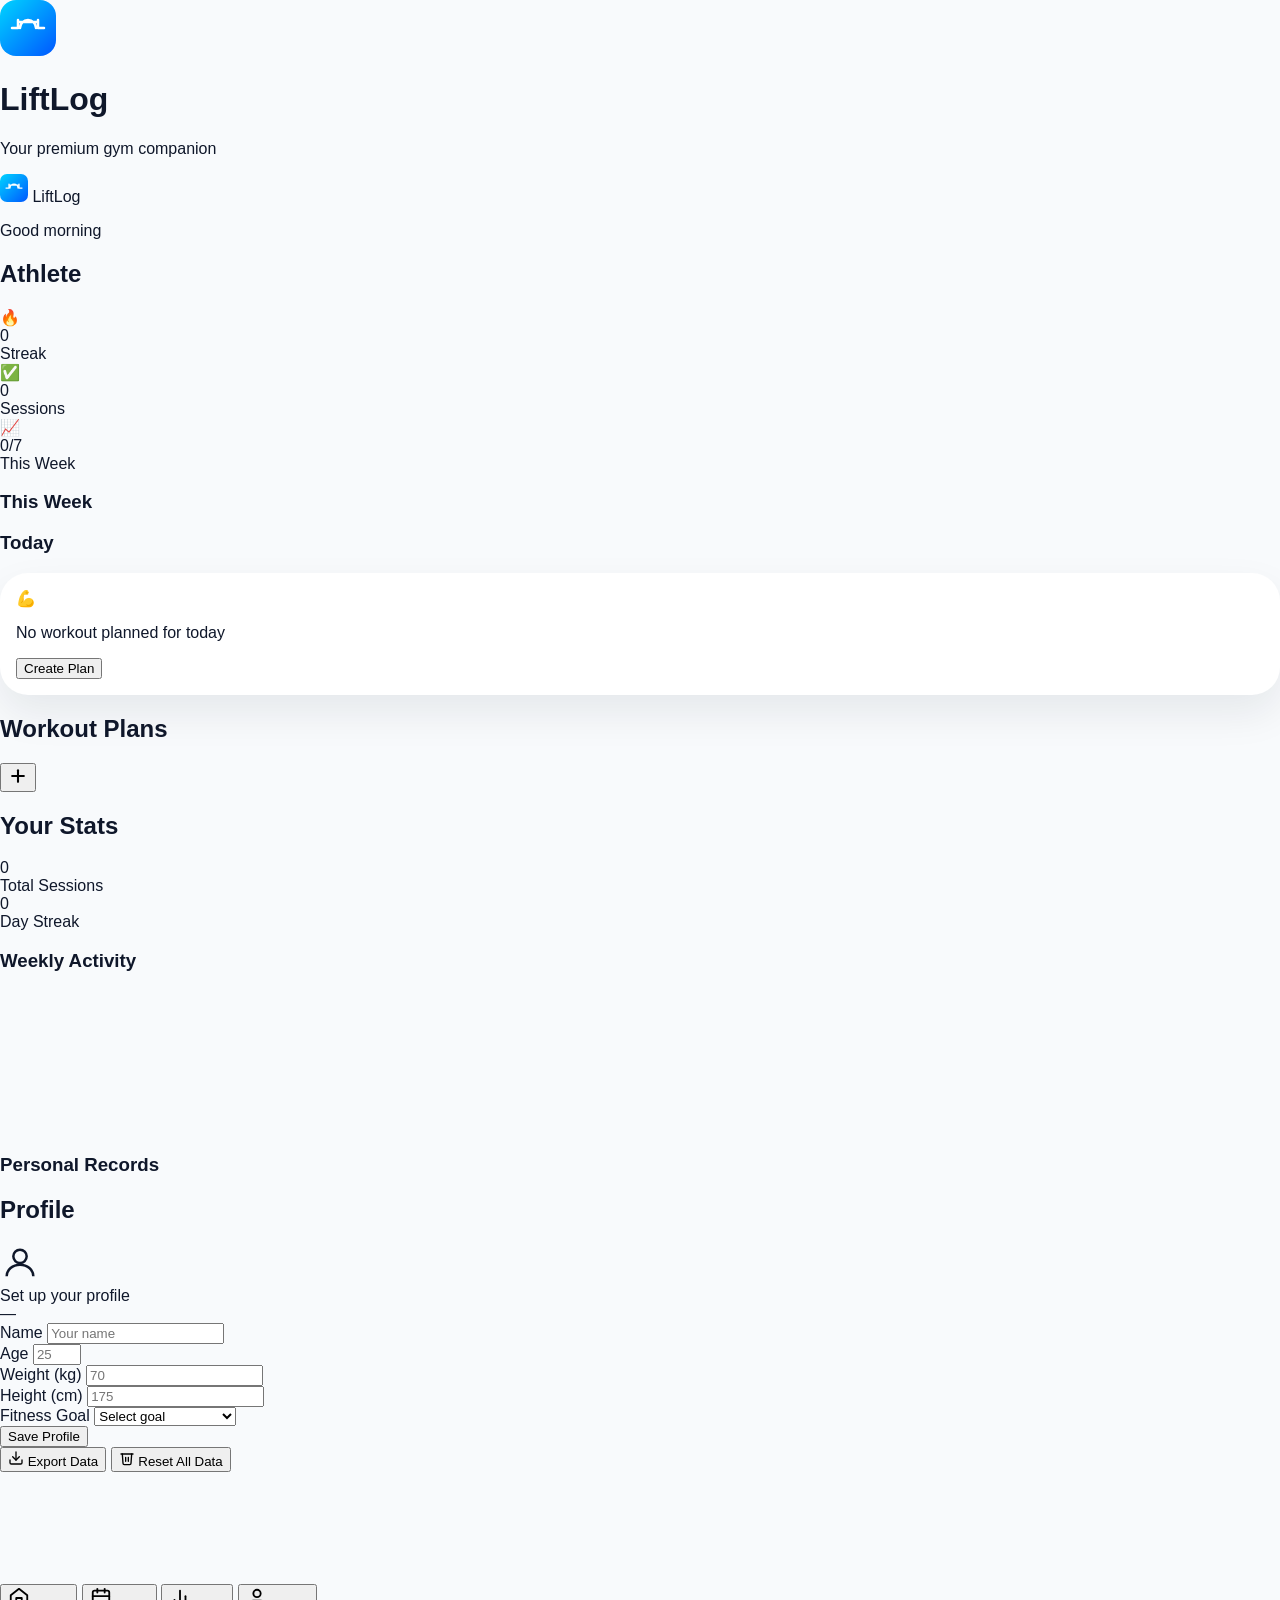
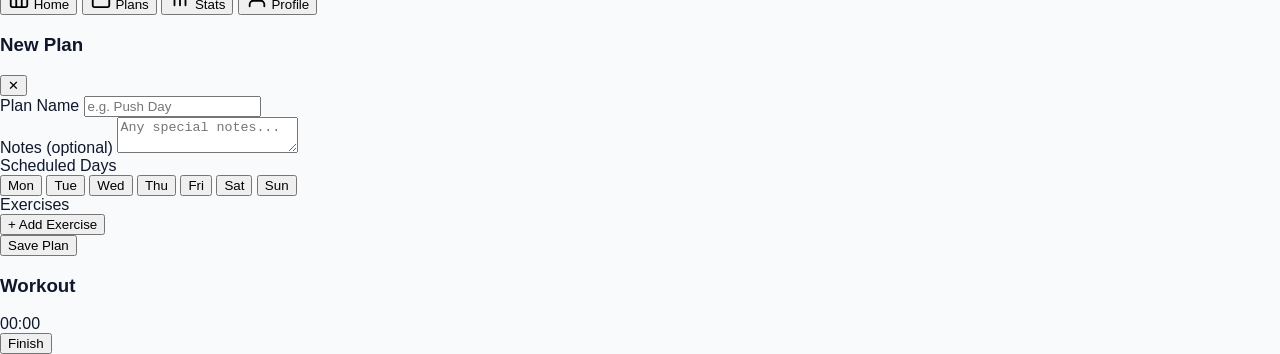
==== index.html @ 43223420 "Initial commit through Cline Kanban" ====
<!DOCTYPE html>
<html lang="en">
<head>
<meta charset="UTF-8">
<meta name="viewport" content="width=device-width, initial-scale=1.0, maximum-scale=1.0, user-scalable=no">
<meta name="theme-color" content="#0a0f1e">
<meta name="apple-mobile-web-app-capable" content="yes">
<meta name="apple-mobile-web-app-status-bar-style" content="black-translucent">
<meta name="apple-mobile-web-app-title" content="LiftLog">
<meta name="description" content="Premium gym workout tracker">
<title>LiftLog</title>
<link rel="manifest" href="/manifest.json">
<link rel="icon" type="image/png" href="/static/images/icon-192.png">
<link rel="apple-touch-icon" href="/static/images/icon-192.png">
<link rel="preconnect" href="https://fonts.googleapis.com">
<link href="https://fonts.googleapis.com/css2?family=Syne:wght@400;600;700;800&family=DM+Sans:wght@300;400;500;600&display=swap" rel="stylesheet">
<link rel="stylesheet" href="/static/css/app.css">
</head>
<body>

<!-- Splash Screen -->
<div id="splash" class="splash">
  <div class="splash-inner">
    <div class="splash-logo">
      <svg width="56" height="56" viewBox="0 0 56 56" fill="none">
        <rect width="56" height="56" rx="16" fill="url(#lg1)"/>
        <path d="M12 28h6M38 28h6M18 28v-8M38 28v-8M18 22h20M20 28a8 8 0 0 1 16 0" stroke="#fff" stroke-width="2.5" stroke-linecap="round"/>
        <defs><linearGradient id="lg1" x1="0" y1="0" x2="56" y2="56" gradientUnits="userSpaceOnUse"><stop stop-color="#00d4ff"/><stop offset="1" stop-color="#0057ff"/></linearGradient></defs>
      </svg>
    </div>
    <h1 class="splash-title">LiftLog</h1>
    <p class="splash-sub">Your premium gym companion</p>
    <div class="splash-loader"><div></div></div>
  </div>
</div>

<!-- App Shell -->
<div id="app" class="app hidden">

  <!-- Header -->
  <header class="app-header">
    <div class="header-inner">
      <div class="header-brand">
        <svg width="28" height="28" viewBox="0 0 56 56" fill="none">
          <rect width="56" height="56" rx="14" fill="url(#hg)"/>
          <path d="M12 28h6M38 28h6M18 28v-8M38 28v-8M18 22h20M20 28a8 8 0 0 1 16 0" stroke="#fff" stroke-width="2.5" stroke-linecap="round"/>
          <defs><linearGradient id="hg" x1="0" y1="0" x2="56" y2="56" gradientUnits="userSpaceOnUse"><stop stop-color="#00d4ff"/><stop offset="1" stop-color="#0057ff"/></linearGradient></defs>
        </svg>
        <span>LiftLog</span>
      </div>
      <div id="header-right" class="header-right"></div>
    </div>
  </header>

  <!-- Pages -->
  <main class="app-main">

    <!-- ── HOME ── -->
    <section id="page-home" class="page active">
      <div class="page-content">
        <div class="home-greeting">
          <p class="greeting-sub">Good <span id="greeting-time">morning</span></p>
          <h2 id="greeting-name">Athlete</h2>
        </div>

        <!-- Stats row -->
        <div class="stats-row">
          <div class="stat-pill">
            <span class="stat-icon">🔥</span>
            <div>
              <div class="stat-val" id="home-streak">0</div>
              <div class="stat-label">Streak</div>
            </div>
          </div>
          <div class="stat-pill">
            <span class="stat-icon">✅</span>
            <div>
              <div class="stat-val" id="home-sessions">0</div>
              <div class="stat-label">Sessions</div>
            </div>
          </div>
          <div class="stat-pill">
            <span class="stat-icon">📈</span>
            <div>
              <div class="stat-val" id="home-week">0/7</div>
              <div class="stat-label">This Week</div>
            </div>
          </div>
        </div>

        <!-- Week grid -->
        <div class="section-header">
          <h3>This Week</h3>
        </div>
        <div id="week-grid" class="week-grid"></div>

        <!-- Today's workout -->
        <div class="section-header">
          <h3>Today</h3>
          <span id="today-label" class="day-badge"></span>
        </div>
        <div id="today-workout" class="today-card">
          <div class="empty-state">
            <span>💪</span>
            <p>No workout planned for today</p>
            <button class="btn-sm" onclick="App.goTo('plans')">Create Plan</button>
          </div>
        </div>
      </div>
    </section>

    <!-- ── PLANS ── -->
    <section id="page-plans" class="page">
      <div class="page-content">
        <div class="page-header">
          <h2>Workout Plans</h2>
          <button class="btn-icon" id="btn-new-plan" onclick="App.openPlanForm()">
            <svg width="20" height="20" viewBox="0 0 24 24" fill="none" stroke="currentColor" stroke-width="2.5" stroke-linecap="round"><line x1="12" y1="5" x2="12" y2="19"/><line x1="5" y1="12" x2="19" y2="12"/></svg>
          </button>
        </div>
        <div id="plans-list" class="plans-list"></div>
      </div>
    </section>

    <!-- ── STATS ── -->
    <section id="page-stats" class="page">
      <div class="page-content">
        <div class="page-header"><h2>Your Stats</h2></div>
        <div class="stats-cards">
          <div class="stats-big-card cyan">
            <div class="sbc-val" id="stat-total">0</div>
            <div class="sbc-label">Total Sessions</div>
          </div>
          <div class="stats-big-card navy">
            <div class="sbc-val" id="stat-streak">0</div>
            <div class="sbc-label">Day Streak</div>
          </div>
        </div>
        <div class="section-header"><h3>Weekly Activity</h3></div>
        <div class="chart-card">
          <canvas id="activity-chart" height="140"></canvas>
        </div>
        <div class="section-header"><h3>Personal Records</h3></div>
        <div id="prs-list" class="prs-list"></div>
      </div>
    </section>

    <!-- ── PROFILE ── -->
    <section id="page-profile" class="page">
      <div class="page-content">
        <div class="page-header"><h2>Profile</h2></div>
        <div class="profile-avatar-wrap">
          <div class="profile-avatar">
            <svg width="40" height="40" viewBox="0 0 24 24" fill="none" stroke="currentColor" stroke-width="1.5"><circle cx="12" cy="8" r="4"/><path d="M4 20c0-4 3.6-7 8-7s8 3 8 7"/></svg>
          </div>
          <div class="profile-avatar-info">
            <div id="profile-display-name" class="pdn">Set up your profile</div>
            <div id="profile-display-goal" class="pdg">—</div>
          </div>
        </div>
        <form id="profile-form" class="profile-form" onsubmit="App.saveProfile(event)">
          <div class="form-group">
            <label>Name</label>
            <input type="text" id="p-name" placeholder="Your name" autocomplete="off">
          </div>
          <div class="form-row">
            <div class="form-group">
              <label>Age</label>
              <input type="number" id="p-age" placeholder="25" min="10" max="99">
            </div>
            <div class="form-group">
              <label>Weight (kg)</label>
              <input type="number" id="p-weight" placeholder="70" step="0.1">
            </div>
          </div>
          <div class="form-group">
            <label>Height (cm)</label>
            <input type="number" id="p-height" placeholder="175">
          </div>
          <div class="form-group">
            <label>Fitness Goal</label>
            <select id="p-goal">
              <option value="">Select goal</option>
              <option value="Build Muscle">Build Muscle</option>
              <option value="Lose Weight">Lose Weight</option>
              <option value="Improve Strength">Improve Strength</option>
              <option value="Increase Endurance">Increase Endurance</option>
              <option value="General Fitness">General Fitness</option>
            </select>
          </div>
          <button type="submit" class="btn-primary">Save Profile</button>
        </form>
        <div class="profile-actions">
          <button class="btn-outline" onclick="App.exportData()">
            <svg width="16" height="16" viewBox="0 0 24 24" fill="none" stroke="currentColor" stroke-width="2" stroke-linecap="round"><path d="M21 15v4a2 2 0 0 1-2 2H5a2 2 0 0 1-2-2v-4"/><polyline points="7 10 12 15 17 10"/><line x1="12" y1="15" x2="12" y2="3"/></svg>
            Export Data
          </button>
          <button class="btn-danger" onclick="App.resetData()">
            <svg width="16" height="16" viewBox="0 0 24 24" fill="none" stroke="currentColor" stroke-width="2" stroke-linecap="round"><polyline points="3 6 5 6 21 6"/><path d="M19 6l-1 14a2 2 0 0 1-2 2H8a2 2 0 0 1-2-2L5 6"/><path d="M10 11v6M14 11v6"/></svg>
            Reset All Data
          </button>
        </div>
      </div>
    </section>

  </main>

  <!-- Bottom Nav -->
  <nav class="bottom-nav">
    <button class="nav-item active" data-page="home" onclick="App.goTo('home')">
      <svg width="22" height="22" viewBox="0 0 24 24" fill="none" stroke="currentColor" stroke-width="2" stroke-linecap="round" stroke-linejoin="round"><path d="M3 9l9-7 9 7v11a2 2 0 0 1-2 2H5a2 2 0 0 1-2-2z"/><polyline points="9 22 9 12 15 12 15 22"/></svg>
      <span>Home</span>
    </button>
    <button class="nav-item" data-page="plans" onclick="App.goTo('plans')">
      <svg width="22" height="22" viewBox="0 0 24 24" fill="none" stroke="currentColor" stroke-width="2" stroke-linecap="round" stroke-linejoin="round"><rect x="3" y="4" width="18" height="18" rx="2"/><line x1="16" y1="2" x2="16" y2="6"/><line x1="8" y1="2" x2="8" y2="6"/><line x1="3" y1="10" x2="21" y2="10"/></svg>
      <span>Plans</span>
    </button>
    <button class="nav-item" data-page="stats" onclick="App.goTo('stats')">
      <svg width="22" height="22" viewBox="0 0 24 24" fill="none" stroke="currentColor" stroke-width="2" stroke-linecap="round" stroke-linejoin="round"><line x1="18" y1="20" x2="18" y2="10"/><line x1="12" y1="20" x2="12" y2="4"/><line x1="6" y1="20" x2="6" y2="14"/></svg>
      <span>Stats</span>
    </button>
    <button class="nav-item" data-page="profile" onclick="App.goTo('profile')">
      <svg width="22" height="22" viewBox="0 0 24 24" fill="none" stroke="currentColor" stroke-width="2" stroke-linecap="round" stroke-linejoin="round"><path d="M20 21v-2a4 4 0 0 0-4-4H8a4 4 0 0 0-4 4v2"/><circle cx="12" cy="7" r="4"/></svg>
      <span>Profile</span>
    </button>
  </nav>
</div>

<!-- ── MODALS ── -->

<!-- Plan Form Modal -->
<div id="modal-plan" class="modal-overlay hidden">
  <div class="modal-sheet">
    <div class="modal-handle"></div>
    <div class="modal-header">
      <h3 id="plan-modal-title">New Plan</h3>
      <button class="modal-close" onclick="App.closePlanForm()">✕</button>
    </div>
    <div class="modal-body">
      <div class="form-group">
        <label>Plan Name</label>
        <input type="text" id="plan-name" placeholder="e.g. Push Day" autocomplete="off">
      </div>
      <div class="form-group">
        <label>Notes (optional)</label>
        <textarea id="plan-notes" placeholder="Any special notes..." rows="2"></textarea>
      </div>
      <div class="form-group">
        <label>Scheduled Days</label>
        <div class="day-selector" id="day-selector">
          <button type="button" class="day-btn" data-day="0">Mon</button>
          <button type="button" class="day-btn" data-day="1">Tue</button>
          <button type="button" class="day-btn" data-day="2">Wed</button>
          <button type="button" class="day-btn" data-day="3">Thu</button>
          <button type="button" class="day-btn" data-day="4">Fri</button>
          <button type="button" class="day-btn" data-day="5">Sat</button>
          <button type="button" class="day-btn" data-day="6">Sun</button>
        </div>
      </div>
      <div class="form-group">
        <label>Exercises</label>
        <div id="exercise-list" class="exercise-list"></div>
        <button type="button" class="btn-add-exercise" onclick="App.addExerciseRow()">
          + Add Exercise
        </button>
      </div>
      <button class="btn-primary" onclick="App.savePlan()">Save Plan</button>
    </div>
  </div>
</div>

<!-- Workout Session Modal -->
<div id="modal-workout" class="modal-overlay hidden">
  <div class="modal-sheet full-height">
    <div class="modal-handle"></div>
    <div class="modal-header">
      <div>
        <h3 id="workout-modal-title">Workout</h3>
        <span id="workout-timer" class="workout-timer">00:00</span>
      </div>
      <button class="btn-finish" onclick="App.finishWorkout()">Finish</button>
    </div>
    <div class="modal-body" id="workout-body"></div>
  </div>
</div>

<!-- Toast -->
<div id="toast" class="toast hidden"></div>

<script src="/static/js/app.js"></script>
</body>
</html>
---- static/css/app.css ----
*,
*::before,
*::after {
    box-sizing: border-box;
}
:root {
    color-scheme: light;
}

html {
    scroll-behavior: smooth;
}

body {
    min-height: 100vh;
    margin: 0;
    background: #f8fafc;
    color: #0f172a;
    font-family: "Inter", sans-serif;
    -webkit-font-smoothing: antialiased;
    -moz-osx-font-smoothing: grayscale;
}

.app-shell {
    width: 100%;
    min-height: 100vh;
}

.app-main {
    padding-bottom: calc(7rem + env(safe-area-inset-bottom));
    overflow-x: hidden; /* prevent horizontal overflow on small screens */
}

/* Standard container rules to keep mobile-first layout consistent */
.panel,
.card-gradient,
.builder-card,
.builder-subcard,
.workout-day-card {
    max-width: 100%;
    box-sizing: border-box;
    overflow: hidden;
}

.nav-link {
    display: grid;
    place-items: center;
    min-height: 3.5rem;
    border-radius: 1.25rem;
    color: #64748b;
    font-size: 0.75rem;
    font-weight: 700;
    transition: all 180ms ease;
}

.nav-link.active,
.nav-link:hover {
    background: linear-gradient(135deg, rgba(6, 182, 212, 0.14), rgba(34, 197, 94, 0.12));
    color: #0891b2;
}

.panel,
.empty-state {
    border-radius: 1.75rem;
    background: #ffffff;
    padding: 1rem;
    box-shadow: 0 18px 40px rgba(15, 23, 42, 0.08);
    margin-left: auto;
    margin-right: auto;
}

.card-gradient {
    border-radius: 2rem;
    background: linear-gradient(145deg, #cffafe 0%, #ffffff 54%, #f0fdfa 100%);
    padding: 1.25rem;
    box-shadow: 0 18px 40px rgba(15, 23, 42, 0.08);
}

.primary-button,
.secondary-button {
    min-height: 3.5rem;
    border-radius: 1.2rem;
    padding: 0.9rem 1rem;
    font-size: 0.95rem;
    font-weight: 700;
    display: inline-flex;
    align-items: center;
    justify-content: center;
    gap: 0.5rem;
    transition: transform 160ms ease, box-shadow 160ms ease, background 160ms ease, all 200ms;
}

.primary-button:disabled,
.secondary-button:disabled,
.danger-button:disabled {
    cursor: not-allowed;
    opacity: 0.5;
    box-shadow: none;
}

.primary-button {
    background: linear-gradient(135deg, #06b6d4, #0891b2);
    color: #ffffff;
    box-shadow: 0 14px 30px rgba(6, 182, 212, 0.18);
}

.secondary-button {
    background: #e6eef2;
    color: #0f172a;
}

.danger-zone {
    border: 1px solid rgba(244, 63, 94, 0.18);
    background: linear-gradient(180deg, #fff8f8 0%, #ffffff 100%);
}

.danger-button {
    min-height: 3.2rem;
    border: 1.5px solid #f43f5e;
    border-radius: 999px;
    background: #ffffff;
    color: #e11d48;
    font-size: 0.95rem;
    font-weight: 700;
    transition: transform 160ms ease, box-shadow 160ms ease, background 160ms ease, color 160ms ease;
}

.danger-button:active,
.primary-button:active,
.secondary-button:active {
    transform: scale(0.97);
}

.danger-button-solid {
    background: linear-gradient(135deg, #fb7185, #e11d48);
    color: #ffffff;
    box-shadow: 0 14px 30px rgba(244, 63, 94, 0.18);
}

.modal-shell {
    position: fixed;
    inset: 0;
    z-index: 60;
    display: grid;
    place-items: end center;
    padding: 1rem;
}

.modal-backdrop {
    position: absolute;
    inset: 0;
    background: rgba(15, 23, 42, 0.48);
    backdrop-filter: blur(6px);
}

.modal-card {
    position: relative;
    width: 100%;
    max-width: 28rem;
    border-radius: 1.5rem;
    background: #ffffff;
    padding: 1.25rem;
    box-shadow: 0 24px 60px rgba(15, 23, 42, 0.12);
    animation: rise 0.2s ease-out;
}

.workout-day-card {
    border-radius: 1rem;
    padding: 0.9rem;
    background: #ffffff;
    box-shadow: 0 12px 30px rgba(15,23,42,0.06);
}

/* Weekly grid responsive layout */
.weekly-grid {
    display: grid;
    grid-template-columns: repeat(auto-fit, minmax(140px, 1fr));
    gap: 16px;
    width: 100%;
    box-sizing: border-box;
}

.weekly-grid .workout-day-card {
    position: relative;
    overflow: hidden;
    min-height: 110px;
    display: flex;
    flex-direction: column;
    justify-content: space-between;
}

.weekly-grid .workout-day-card .workout-day-badge {
    position: absolute;
    top: 12px;
    right: 12px;
    z-index: 2;
}

.workout-day-card .field input {
    background: #f8fafc;
}

.workout-day-card:not(.is-locked):active {
    transform: scale(0.98);
}

.workout-day-card.is-locked {
    border-color: #cbd5e1;
    background: linear-gradient(180deg, #f1f5f9 0%, #e2e8f0 100%);
}

.workout-day-card.is-completed {
    border-color: #bbf7d0;
    background: linear-gradient(180deg, #f0fdf4 0%, #f8fafc 100%);
    opacity: 0.92;
}

.workout-day-badge {
    display: inline-flex;
    align-items: center;
    justify-content: center;
    gap: 0.35rem;
    min-height: 2rem;
    padding: 0.4rem 0.75rem;
    border-radius: 999px;
    font-size: 0.72rem;
    font-weight: 700;
    letter-spacing: 0.08em;
    text-transform: uppercase;
    max-width: calc(100% - 24px);
    overflow-wrap: break-word;
}

.workout-day-badge.is-complete {
    background: #dcfce7;
    color: #15803d;
}

.workout-day-badge.is-locked {
    background: #e2e8f0;
    color: #475569;
}

.workout-day-badge.is-available {
    background: #cffafe;
    color: #0e7490;
}

.field {
    display: block;
}

.field span {
    display: block;
    margin-bottom: 0.45rem;
    color: #475569;
    font-size: 0.8rem;
    font-weight: 700;
    letter-spacing: 0.02em;
}

.field input,
.field select,
.field textarea {
    width: 100%;
    border: 1px solid #e2e8f0;
    border-radius: 1.2rem;
    background: #f8fafc;
    color: #0f172a;
    font-size: 1rem;
    line-height: 1.4;
    padding: 0.85rem 0.95rem;
    transition: border-color 160ms ease, box-shadow 160ms ease, background 160ms ease;
}

.field input:focus,
.field select:focus,
.field textarea:focus {
    outline: none;
    border-color: rgba(6, 182, 212, 0.45);
    background: #ffffff;
    box-shadow: 0 0 0 6px rgba(6, 182, 212, 0.06);
}

.builder-card {
    border-radius: 1.25rem;
    background: #ffffff;
    padding: 1rem;
    box-shadow: 0 12px 30px rgba(15, 23, 42, 0.06);
}

.builder-subcard {
    border: 1px solid #e2e8f0;
    border-radius: 1rem;
    background: #f8fafc;
    padding: 0.8rem;
}

.loading-shimmer {
    position: relative;
    overflow: hidden;
    background: #e2e8f0;
}

.loading-shimmer::after {
    content: "";
    position: absolute;
    inset: 0;
    transform: translateX(-100%);
    background: linear-gradient(90deg, transparent, rgba(255, 255, 255, 0.75), transparent);
    animation: shimmer 1.4s infinite;
}

@keyframes shimmer {
    100% {
        transform: translateX(100%);
    }
}

.chart-shell {
    position: relative;
    min-height: 220px;
}

.login-screen {
    display: flex;
    min-height: calc(100vh - 2.5rem);
    flex-direction: column;
    justify-content: center;
    padding-top: max(0.75rem, env(safe-area-inset-top));
    padding-bottom: max(2rem, env(safe-area-inset-bottom));
}

.login-hero,
.login-highlight,
.login-form {
    width: 100%;
}

#onboarding-form {
    backdrop-filter: blur(12px);
}

@media (max-width: 420px) {
    .login-screen h1 {
        font-size: 2.2rem;
        line-height: 1.05;
    }
}

/* Smooth transition for moving between sets */
.set-panel-transition {
    transition: transform 320ms cubic-bezier(.2,.9,.3,1), opacity 320ms;
}

/* Applied when switching sets to animate out; content will update while this is present */
.set-panel-switching {
    opacity: 0;
    transform: translateY(-8px);
    pointer-events: none;
}

/* Quick exercise chips */
.exercise-chip {
    background: #ecfeff;
    color: #075985;
    border-radius: 999px;
    padding: 0.5rem 0.75rem;
    font-weight: 700;
    font-size: 0.95rem;
    border: 1px solid rgba(6,182,212,0.08);
}

/* Day card mobile style */
.day-tabs {
    display: flex;
    gap: 0.5rem;
    overflow-x: auto;
    padding-bottom: 0.5rem;
    -webkit-overflow-scrolling: touch;
}

.day-tab {
    min-width: 4.25rem;
    text-align: center;
    padding: 0.6rem 0.75rem;
    border-radius: 999px;
    background: #f8fafc;
    font-weight: 800;
}

.day-tab.active {
    background: linear-gradient(135deg,#cffafe,#e0f2fe);
    color: #075985;
}

.day-card {
    border-radius: 1rem;
    padding: 0.9rem;
    background: #ffffff;
    box-shadow: 0 12px 30px rgba(15,23,42,0.06);
}

/* Bottom-sheet modal tweaks */
.modal-card { max-width: 32rem; }

/* Larger touch targets */
.primary-button, .secondary-button { padding: 0.95rem 1rem; }


/* Quick exercise chips */
.exercise-chip {
    background: #ecfeff;
    color: #075985;
    border-radius: 999px;
    padding: 0.5rem 0.75rem;
    font-weight: 700;
    font-size: 0.95rem;
    border: 1px solid rgba(6,182,212,0.08);
}

/* Day card mobile style */
.day-tabs {
    display: flex;
    gap: 0.5rem;
    overflow-x: auto;
    padding-bottom: 0.5rem;
}

.day-tab {
    min-width: 4.25rem;
    text-align: center;
    padding: 0.6rem 0.75rem;
    border-radius: 999px;
    background: #f8fafc;
    font-weight: 800;
}

.day-tab.active {
    background: linear-gradient(135deg,#cffafe,#e0f2fe);
    color: #075985;
}

.day-card {
    border-radius: 1rem;
    padding: 0.9rem;
    background: #ffffff;
    box-shadow: 0 12px 30px rgba(15,23,42,0.06);
}

/* Bottom-sheet modal tweaks */
.modal-card { max-width: 32rem; }

/* Larger touch targets */
.primary-button, .secondary-button { padding: 0.95rem 1rem; }
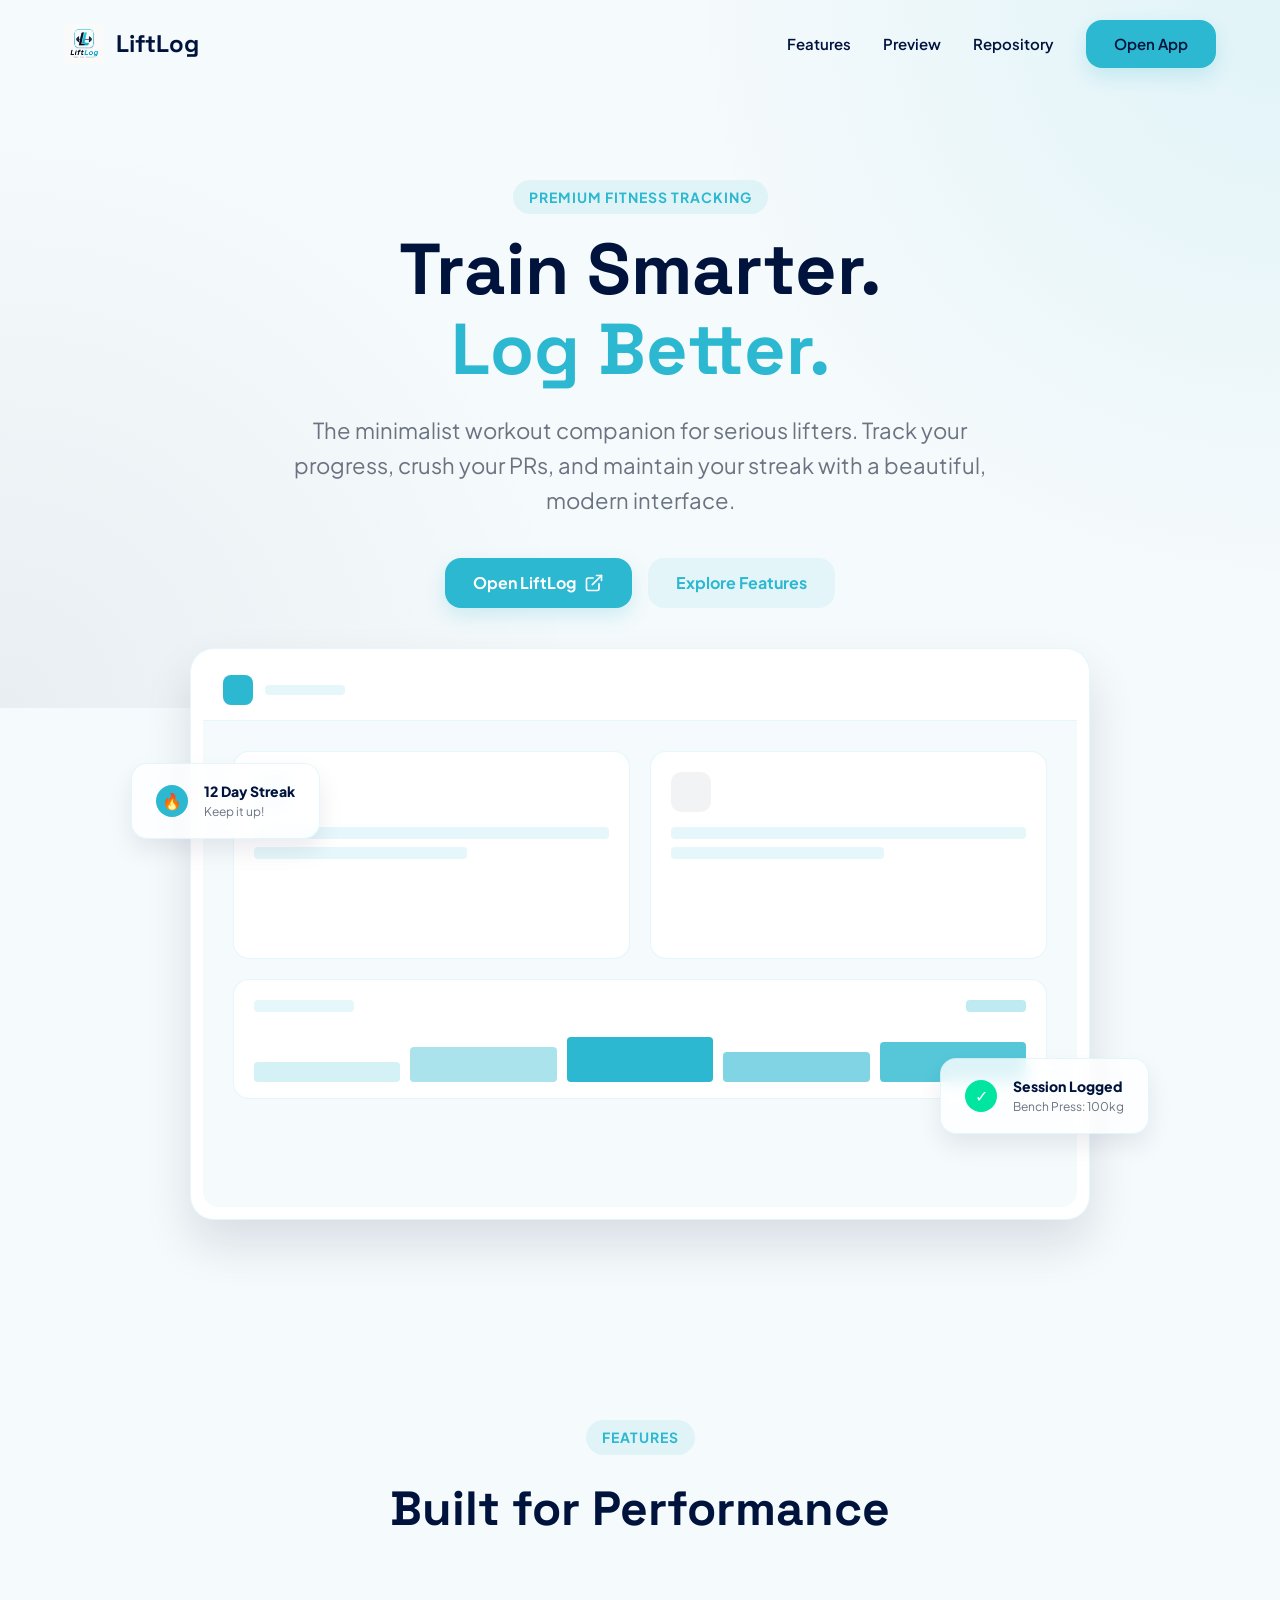
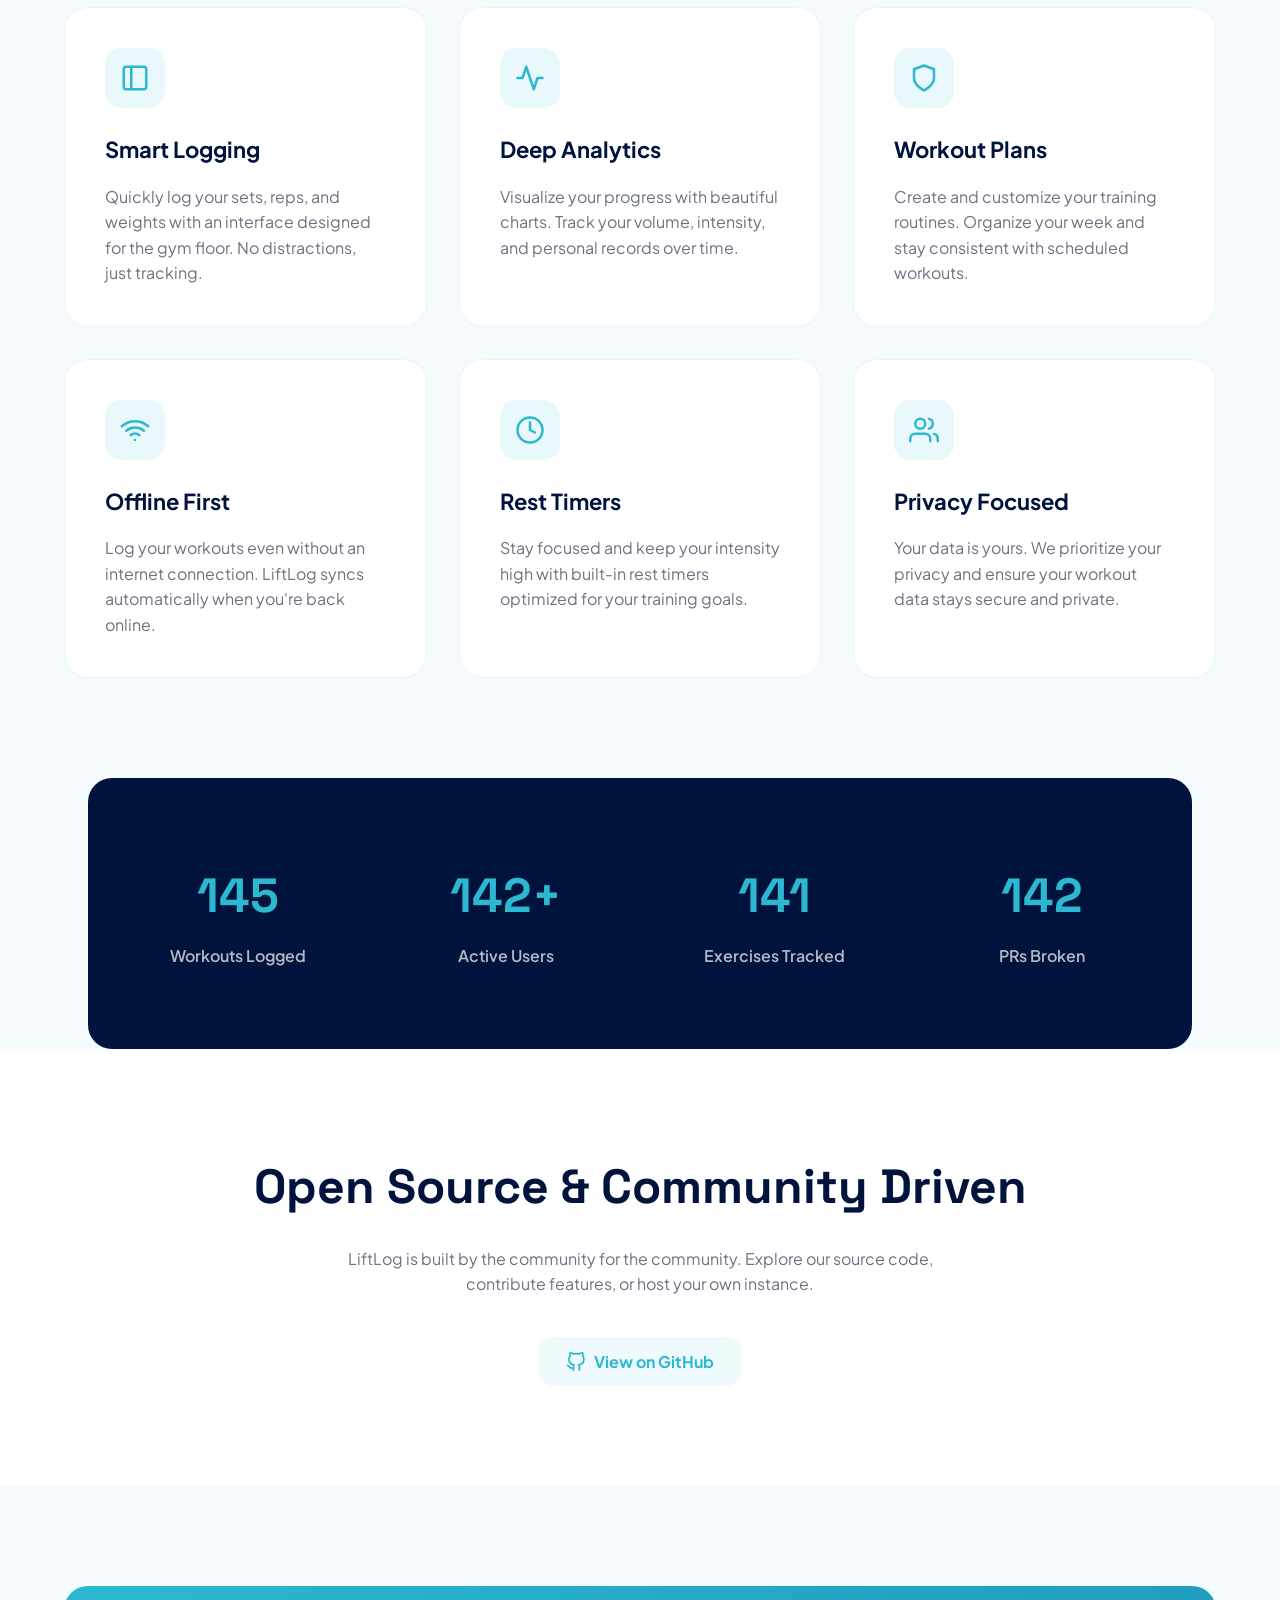
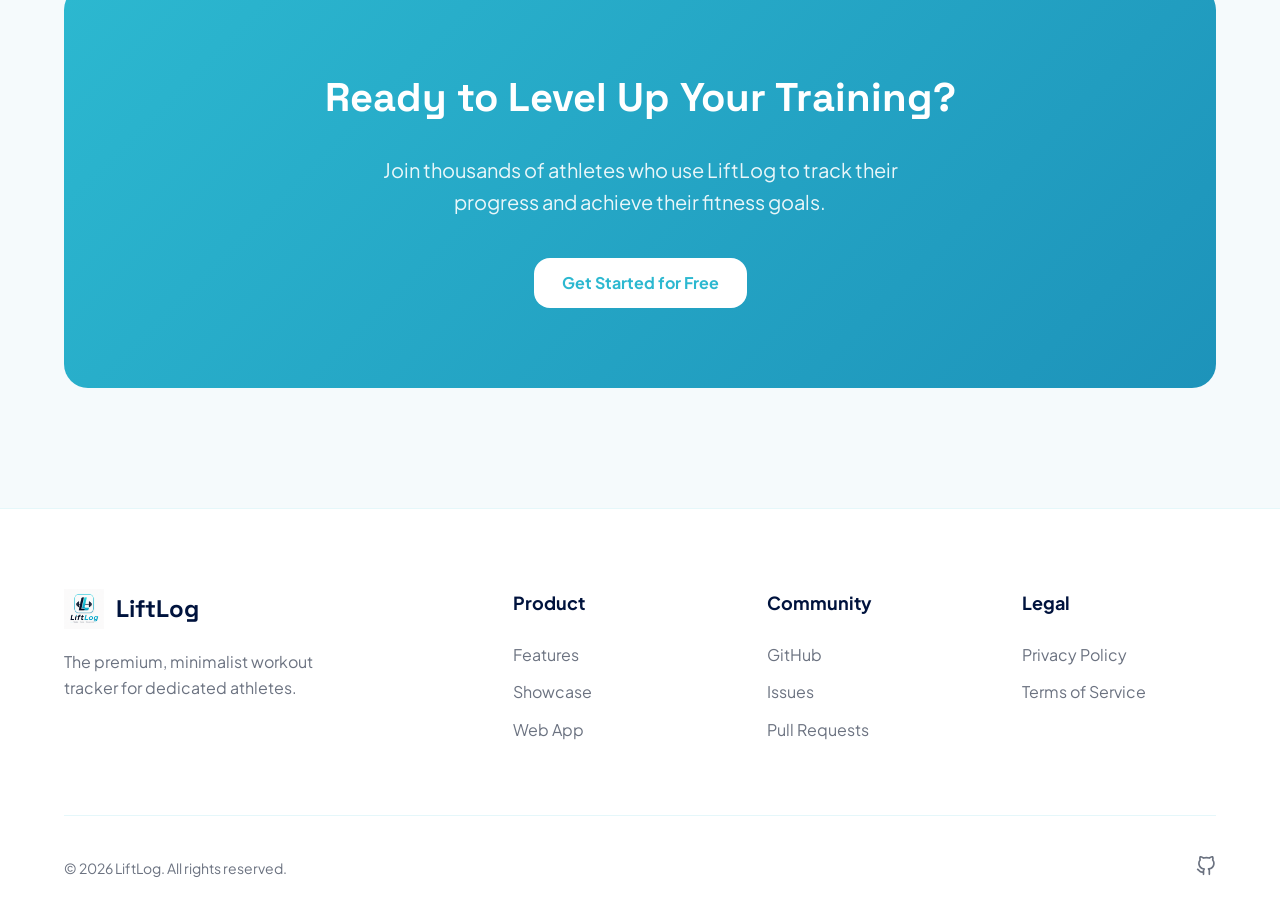
==== commit 8e6d42d0: "Add files via upload" ====
--- a/index.html
+++ b/index.html
@@ -1,292 +1,756 @@
 <!DOCTYPE html>
 <html lang="en">
 <head>
-<meta charset="UTF-8">
-<meta name="viewport" content="width=device-width, initial-scale=1.0, maximum-scale=1.0, user-scalable=no">
-<meta name="theme-color" content="#0a0f1e">
-<meta name="apple-mobile-web-app-capable" content="yes">
-<meta name="apple-mobile-web-app-status-bar-style" content="black-translucent">
-<meta name="apple-mobile-web-app-title" content="LiftLog">
-<meta name="description" content="Premium gym workout tracker">
-<title>LiftLog</title>
-<link rel="manifest" href="/manifest.json">
-<link rel="icon" type="image/png" href="/static/images/icon-192.png">
-<link rel="apple-touch-icon" href="/static/images/icon-192.png">
-<link rel="preconnect" href="https://fonts.googleapis.com">
-<link href="https://fonts.googleapis.com/css2?family=Syne:wght@400;600;700;800&family=DM+Sans:wght@300;400;500;600&display=swap" rel="stylesheet">
-<link rel="stylesheet" href="/static/css/app.css">
+    <meta charset="UTF-8">
+    <meta name="viewport" content="width=device-width, initial-scale=1.0">
+    <title>LiftLog — Premium Gym Workout Tracker</title>
+    <meta name="description" content="Elevate your fitness journey with LiftLog. A professional, minimalist workout tracker designed for serious athletes.">
+    
+    <!-- Favicons -->
+    <link rel="icon" type="image/png" href="static/images/favicon.png">
+    <link rel="apple-touch-icon" href="static/images/apple-touch-icon.png">
+
+    <!-- Fonts -->
+    <link rel="preconnect" href="https://fonts.googleapis.com">
+    <link rel="preconnect" href="https://fonts.gstatic.com" crossorigin>
+    <link href="https://fonts.googleapis.com/css2?family=Plus+Jakarta+Sans:wght@400;500;600;700;800&family=Space+Grotesk:wght@500;700&display=swap" rel="stylesheet">
+
+    <!-- Styles -->
+    <style>
+        :root {
+            --primary: #2CB8D0;
+            --secondary: #00133D;
+            --background: #F5FAFC;
+            --card: #FFFFFF;
+            --text: #00133D;
+            --accent: #1D93BA;
+            --muted: #6B7280;
+            --border: rgba(44, 184, 208, 0.12);
+            --shadow-sm: 0 2px 4px rgba(0, 19, 61, 0.04);
+            --shadow-md: 0 12px 24px rgba(0, 19, 61, 0.08);
+            --shadow-lg: 0 24px 48px rgba(0, 19, 61, 0.12);
+            --radius-sm: 8px;
+            --radius-md: 16px;
+            --radius-lg: 24px;
+            --font-main: 'Plus Jakarta Sans', sans-serif;
+            --font-display: 'Space Grotesk', sans-serif;
+            --transition: all 0.3s cubic-bezier(0.4, 0, 0.2, 1);
+        }
+
+        * {
+            margin: 0;
+            padding: 0;
+            box-sizing: border-box;
+            -webkit-font-smoothing: antialiased;
+        }
+
+        html {
+            scroll-behavior: smooth;
+        }
+
+        body {
+            font-family: var(--font-main);
+            background-color: var(--background);
+            color: var(--text);
+            line-height: 1.6;
+            overflow-x: hidden;
+        }
+
+        /* --- Animations --- */
+        @keyframes fadeInUp {
+            from { opacity: 0; transform: translateY(30px); }
+            to { opacity: 1; transform: translateY(0); }
+        }
+
+        @keyframes float {
+            0% { transform: translateY(0px); }
+            50% { transform: translateY(-10px); }
+            100% { transform: translateY(0px); }
+        }
+
+        .reveal {
+            opacity: 0;
+            transform: translateY(30px);
+            transition: var(--transition);
+        }
+
+        .reveal.active {
+            opacity: 1;
+            transform: translateY(0);
+        }
+
+        /* --- Layout --- */
+        .container {
+            max-width: 1200px;
+            margin: 0 auto;
+            padding: 0 24px;
+        }
+
+        section {
+            padding: 100px 0;
+        }
+
+        /* --- Header --- */
+        header {
+            position: fixed;
+            top: 0;
+            left: 0;
+            right: 0;
+            z-index: 1000;
+            padding: 20px 0;
+            transition: var(--transition);
+        }
+
+        header.scrolled {
+            background: rgba(245, 250, 252, 0.8);
+            backdrop-filter: blur(12px);
+            padding: 12px 0;
+            border-bottom: 1px solid var(--border);
+        }
+
+        nav {
+            display: flex;
+            align-items: center;
+            justify-content: space-between;
+        }
+
+        .logo {
+            display: flex;
+            align-items: center;
+            gap: 12px;
+            text-decoration: none;
+            color: var(--secondary);
+            font-family: var(--font-display);
+            font-weight: 700;
+            font-size: 24px;
+        }
+
+        .logo img {
+            height: 40px;
+            width: auto;
+        }
+
+        .nav-links {
+            display: flex;
+            gap: 32px;
+            align-items: center;
+        }
+
+        .nav-links a {
+            text-decoration: none;
+            color: var(--secondary);
+            font-weight: 600;
+            font-size: 15px;
+            transition: var(--transition);
+        }
+
+        .nav-links a:hover {
+            color: var(--primary);
+        }
+
+        .btn {
+            display: inline-flex;
+            align-items: center;
+            justify-content: center;
+            padding: 12px 28px;
+            border-radius: var(--radius-md);
+            font-weight: 700;
+            text-decoration: none;
+            transition: var(--transition);
+            cursor: pointer;
+            border: none;
+            gap: 8px;
+        }
+
+        .btn-primary {
+            background-color: var(--primary);
+            color: white;
+            box-shadow: 0 8px 20px rgba(44, 184, 208, 0.2);
+        }
+
+        .btn-primary:hover {
+            background-color: var(--accent);
+            transform: translateY(-2px);
+            box-shadow: 0 12px 24px rgba(44, 184, 208, 0.3);
+        }
+
+        .btn-secondary {
+            background-color: rgba(44, 184, 208, 0.08);
+            color: var(--primary);
+        }
+
+        .btn-secondary:hover {
+            background-color: rgba(44, 184, 208, 0.15);
+        }
+
+        /* --- Hero --- */
+        .hero {
+            padding: 180px 0 100px;
+            text-align: center;
+            background: radial-gradient(circle at top right, rgba(44, 184, 208, 0.1), transparent 40%),
+                        radial-gradient(circle at bottom left, rgba(0, 19, 61, 0.05), transparent 40%);
+        }
+
+        .hero h1 {
+            font-family: var(--font-display);
+            font-size: clamp(40px, 8vw, 72px);
+            line-height: 1.1;
+            margin-bottom: 24px;
+            color: var(--secondary);
+            animation: fadeInUp 0.8s ease-out;
+        }
+
+        .hero h1 span {
+            color: var(--primary);
+        }
+
+        .hero p {
+            font-size: clamp(18px, 2vw, 22px);
+            color: var(--muted);
+            max-width: 700px;
+            margin: 0 auto 40px;
+            animation: fadeInUp 0.8s 0.2s ease-out both;
+        }
+
+        .hero-btns {
+            display: flex;
+            gap: 16px;
+            justify-content: center;
+            animation: fadeInUp 0.8s 0.4s ease-out both;
+        }
+
+        /* --- App Showcase --- */
+        .showcase {
+            padding-top: 0;
+            position: relative;
+        }
+
+        .app-mockup {
+            max-width: 900px;
+            margin: -60px auto 0;
+            background: var(--card);
+            border-radius: var(--radius-lg);
+            padding: 12px;
+            box-shadow: var(--shadow-lg);
+            border: 1px solid var(--border);
+            position: relative;
+            z-index: 10;
+            animation: fadeInUp 1s 0.6s ease-out both;
+        }
+
+        .mockup-inner {
+            border-radius: var(--radius-md);
+            overflow: hidden;
+            background: #fff;
+            aspect-ratio: 16/10;
+            display: flex;
+            align-items: center;
+            justify-content: center;
+            position: relative;
+        }
+
+        .mockup-inner img {
+            width: 100%;
+            height: 100%;
+            object-fit: cover;
+        }
+
+        .floating-ui {
+            position: absolute;
+            background: rgba(255, 255, 255, 0.8);
+            backdrop-filter: blur(8px);
+            padding: 16px 24px;
+            border-radius: var(--radius-md);
+            box-shadow: var(--shadow-md);
+            border: 1px solid var(--border);
+            display: flex;
+            align-items: center;
+            gap: 16px;
+            animation: float 4s ease-in-out infinite;
+        }
+
+        .ui-1 { top: 20%; left: -60px; animation-delay: 0s; }
+        .ui-2 { bottom: 15%; right: -60px; animation-delay: 1s; }
+
+        /* --- Features --- */
+        .section-tag {
+            display: inline-block;
+            padding: 6px 16px;
+            background: rgba(44, 184, 208, 0.1);
+            color: var(--primary);
+            border-radius: 100px;
+            font-weight: 700;
+            font-size: 14px;
+            margin-bottom: 16px;
+            text-transform: uppercase;
+            letter-spacing: 1px;
+        }
+
+        .section-title {
+            font-family: var(--font-display);
+            font-size: clamp(32px, 4vw, 48px);
+            color: var(--secondary);
+            margin-bottom: 60px;
+        }
+
+        .features-grid {
+            display: grid;
+            grid-template-columns: repeat(auto-fit, minmax(300px, 1fr));
+            gap: 32px;
+        }
+
+        .feature-card {
+            background: var(--card);
+            padding: 40px;
+            border-radius: var(--radius-lg);
+            border: 1px solid var(--border);
+            transition: var(--transition);
+        }
+
+        .feature-card:hover {
+            transform: translateY(-8px);
+            box-shadow: var(--shadow-md);
+            border-color: var(--primary);
+        }
+
+        .feature-icon {
+            width: 60px;
+            height: 60px;
+            background: rgba(44, 184, 208, 0.1);
+            border-radius: var(--radius-md);
+            display: flex;
+            align-items: center;
+            justify-content: center;
+            margin-bottom: 24px;
+            color: var(--primary);
+        }
+
+        .feature-icon svg {
+            width: 30px;
+            height: 30px;
+        }
+
+        .feature-card h3 {
+            font-size: 22px;
+            margin-bottom: 16px;
+            color: var(--secondary);
+        }
+
+        .feature-card p {
+            color: var(--muted);
+        }
+
+        /* --- Stats --- */
+        .stats {
+            background: var(--secondary);
+            color: white;
+            border-radius: var(--radius-lg);
+            margin: 0 24px;
+        }
+
+        .stats-grid {
+            display: grid;
+            grid-template-columns: repeat(auto-fit, minmax(200px, 1fr));
+            gap: 48px;
+            text-align: center;
+        }
+
+        .stat-item h2 {
+            font-family: var(--font-display);
+            font-size: 48px;
+            color: var(--primary);
+            margin-bottom: 8px;
+        }
+
+        .stat-item p {
+            color: rgba(255, 255, 255, 0.7);
+            font-weight: 600;
+        }
+
+        /* --- Footer --- */
+        footer {
+            background: #fff;
+            padding: 80px 0 40px;
+            border-top: 1px solid var(--border);
+        }
+
+        .footer-grid {
+            display: grid;
+            grid-template-columns: 2fr 1fr 1fr 1fr;
+            gap: 60px;
+            margin-bottom: 60px;
+        }
+
+        .footer-brand p {
+            margin-top: 20px;
+            color: var(--muted);
+            max-width: 300px;
+        }
+
+        .footer-col h4 {
+            margin-bottom: 24px;
+            color: var(--secondary);
+            font-size: 18px;
+        }
+
+        .footer-col ul {
+            list-style: none;
+        }
+
+        .footer-col ul li {
+            margin-bottom: 12px;
+        }
+
+        .footer-col ul li a {
+            text-decoration: none;
+            color: var(--muted);
+            transition: var(--transition);
+        }
+
+        .footer-col ul li a:hover {
+            color: var(--primary);
+        }
+
+        .footer-bottom {
+            padding-top: 40px;
+            border-top: 1px solid var(--border);
+            display: flex;
+            justify-content: space-between;
+            align-items: center;
+            color: var(--muted);
+            font-size: 14px;
+        }
+
+        .social-links {
+            display: flex;
+            gap: 20px;
+        }
+
+        /* --- Mobile Responsive --- */
+        @media (max-width: 992px) {
+            .footer-grid {
+                grid-template-columns: 1fr 1fr;
+            }
+            .ui-1, .ui-2 { display: none; }
+        }
+
+        @media (max-width: 768px) {
+            .nav-links { display: none; }
+            section { padding: 60px 0; }
+            .hero { padding: 140px 0 60px; }
+            .footer-grid { grid-template-columns: 1fr; gap: 40px; }
+            .hero-btns { flex-direction: column; }
+            .hero-btns .btn { width: 100%; }
+        }
+    </style>
 </head>
 <body>
 
-<!-- Splash Screen -->
-<div id="splash" class="splash">
-  <div class="splash-inner">
-    <div class="splash-logo">
-      <svg width="56" height="56" viewBox="0 0 56 56" fill="none">
-        <rect width="56" height="56" rx="16" fill="url(#lg1)"/>
-        <path d="M12 28h6M38 28h6M18 28v-8M38 28v-8M18 22h20M20 28a8 8 0 0 1 16 0" stroke="#fff" stroke-width="2.5" stroke-linecap="round"/>
-        <defs><linearGradient id="lg1" x1="0" y1="0" x2="56" y2="56" gradientUnits="userSpaceOnUse"><stop stop-color="#00d4ff"/><stop offset="1" stop-color="#0057ff"/></linearGradient></defs>
-      </svg>
-    </div>
-    <h1 class="splash-title">LiftLog</h1>
-    <p class="splash-sub">Your premium gym companion</p>
-    <div class="splash-loader"><div></div></div>
-  </div>
-</div>
-
-<!-- App Shell -->
-<div id="app" class="app hidden">
-
-  <!-- Header -->
-  <header class="app-header">
-    <div class="header-inner">
-      <div class="header-brand">
-        <svg width="28" height="28" viewBox="0 0 56 56" fill="none">
-          <rect width="56" height="56" rx="14" fill="url(#hg)"/>
-          <path d="M12 28h6M38 28h6M18 28v-8M38 28v-8M18 22h20M20 28a8 8 0 0 1 16 0" stroke="#fff" stroke-width="2.5" stroke-linecap="round"/>
-          <defs><linearGradient id="hg" x1="0" y1="0" x2="56" y2="56" gradientUnits="userSpaceOnUse"><stop stop-color="#00d4ff"/><stop offset="1" stop-color="#0057ff"/></linearGradient></defs>
-        </svg>
-        <span>LiftLog</span>
-      </div>
-      <div id="header-right" class="header-right"></div>
-    </div>
-  </header>
-
-  <!-- Pages -->
-  <main class="app-main">
-
-    <!-- ── HOME ── -->
-    <section id="page-home" class="page active">
-      <div class="page-content">
-        <div class="home-greeting">
-          <p class="greeting-sub">Good <span id="greeting-time">morning</span></p>
-          <h2 id="greeting-name">Athlete</h2>
+    <!-- Header -->
+    <header id="header">
+        <div class="container">
+            <nav>
+                <a href="#" class="logo">
+                    <img src="static/images/logo.png" alt="LiftLog Logo">
+                    <span>LiftLog</span>
+                </a>
+                <div class="nav-links">
+                    <a href="#features">Features</a>
+                    <a href="#showcase">Preview</a>
+                    <a href="https://github.com/albas/liftlog" target="_blank">Repository</a>
+                    <a href="https://liftlog.onrender.com" class="btn btn-primary">Open App</a>
+                </div>
+                <button class="btn btn-primary" style="display: none;" id="mobile-cta">Open App</button>
+            </nav>
         </div>
-
-        <!-- Stats row -->
-        <div class="stats-row">
-          <div class="stat-pill">
-            <span class="stat-icon">🔥</span>
-            <div>
-              <div class="stat-val" id="home-streak">0</div>
-              <div class="stat-label">Streak</div>
+    </header>
+
+    <main>
+        <!-- Hero Section -->
+        <section class="hero">
+            <div class="container">
+                <span class="section-tag">Premium Fitness Tracking</span>
+                <h1>Train Smarter.<br><span>Log Better.</span></h1>
+                <p>The minimalist workout companion for serious lifters. Track your progress, crush your PRs, and maintain your streak with a beautiful, modern interface.</p>
+                <div class="hero-btns">
+                    <a href="https://liftlog.onrender.com" class="btn btn-primary">
+                        Open LiftLog
+                        <svg width="20" height="20" viewBox="0 0 24 24" fill="none" stroke="currentColor" stroke-width="2" stroke-linecap="round" stroke-linejoin="round"><path d="M18 13v6a2 2 0 0 1-2 2H5a2 2 0 0 1-2-2V8a2 2 0 0 1 2-2h6"></path><polyline points="15 3 21 3 21 9"></polyline><line x1="10" y1="14" x2="21" y2="3"></line></svg>
+                    </a>
+                    <a href="#features" class="btn btn-secondary">Explore Features</a>
+                </div>
             </div>
-          </div>
-          <div class="stat-pill">
-            <span class="stat-icon">✅</span>
-            <div>
-              <div class="stat-val" id="home-sessions">0</div>
-              <div class="stat-label">Sessions</div>
+        </section>
+
+        <!-- Showcase -->
+        <section class="showcase" id="showcase">
+            <div class="container">
+                <div class="app-mockup">
+                    <div class="mockup-inner">
+                        <!-- We'll use a stylized representation since we don't have a screenshot file -->
+                        <div style="background: var(--background); width: 100%; height: 100%; display: flex; flex-direction: column;">
+                            <div style="height: 60px; background: #fff; border-bottom: 1px solid var(--border); display: flex; align-items: center; padding: 0 20px;">
+                                <div style="width: 30px; height: 30px; background: var(--primary); border-radius: 8px;"></div>
+                                <div style="margin-left: 12px; width: 80px; height: 10px; background: var(--border); border-radius: 4px;"></div>
+                            </div>
+                            <div style="flex: 1; padding: 30px; display: grid; grid-template-columns: 1fr 1fr; gap: 20px;">
+                                <div style="background: #fff; border-radius: 16px; border: 1px solid var(--border); padding: 20px;">
+                                    <div style="width: 40px; height: 40px; background: rgba(44, 184, 208, 0.1); border-radius: 10px; margin-bottom: 15px;"></div>
+                                    <div style="width: 100%; height: 12px; background: var(--border); border-radius: 4px; margin-bottom: 8px;"></div>
+                                    <div style="width: 60%; height: 12px; background: var(--border); border-radius: 4px;"></div>
+                                </div>
+                                <div style="background: #fff; border-radius: 16px; border: 1px solid var(--border); padding: 20px;">
+                                    <div style="width: 40px; height: 40px; background: rgba(0, 19, 61, 0.05); border-radius: 10px; margin-bottom: 15px;"></div>
+                                    <div style="width: 100%; height: 12px; background: var(--border); border-radius: 4px; margin-bottom: 8px;"></div>
+                                    <div style="width: 60%; height: 12px; background: var(--border); border-radius: 4px;"></div>
+                                </div>
+                                <div style="grid-column: span 2; background: #fff; border-radius: 16px; border: 1px solid var(--border); padding: 20px; height: 120px;">
+                                    <div style="display: flex; justify-content: space-between; margin-bottom: 20px;">
+                                        <div style="width: 100px; height: 12px; background: var(--border); border-radius: 4px;"></div>
+                                        <div style="width: 60px; height: 12px; background: var(--primary); border-radius: 4px; opacity: 0.3;"></div>
+                                    </div>
+                                    <div style="display: flex; align-items: flex-end; gap: 10px; height: 50px;">
+                                        <div style="flex: 1; height: 40%; background: var(--primary); border-radius: 4px; opacity: 0.2;"></div>
+                                        <div style="flex: 1; height: 70%; background: var(--primary); border-radius: 4px; opacity: 0.4;"></div>
+                                        <div style="flex: 1; height: 90%; background: var(--primary); border-radius: 4px;"></div>
+                                        <div style="flex: 1; height: 60%; background: var(--primary); border-radius: 4px; opacity: 0.6;"></div>
+                                        <div style="flex: 1; height: 80%; background: var(--primary); border-radius: 4px; opacity: 0.8;"></div>
+                                    </div>
+                                </div>
+                            </div>
+                        </div>
+                    </div>
+                    <!-- Floating UI elements for flair -->
+                    <div class="floating-ui ui-1">
+                        <div style="width: 32px; height: 32px; background: var(--primary); border-radius: 50%; display: flex; align-items: center; justify-content: center; color: white;">🔥</div>
+                        <div>
+                            <div style="font-weight: 800; font-size: 14px; color: var(--secondary);">12 Day Streak</div>
+                            <div style="font-size: 12px; color: var(--muted);">Keep it up!</div>
+                        </div>
+                    </div>
+                    <div class="floating-ui ui-2">
+                        <div style="width: 32px; height: 32px; background: #00E5A0; border-radius: 50%; display: flex; align-items: center; justify-content: center; color: white;">✓</div>
+                        <div>
+                            <div style="font-weight: 800; font-size: 14px; color: var(--secondary);">Session Logged</div>
+                            <div style="font-size: 12px; color: var(--muted);">Bench Press: 100kg</div>
+                        </div>
+                    </div>
+                </div>
             </div>
-          </div>
-          <div class="stat-pill">
-            <span class="stat-icon">📈</span>
-            <div>
-              <div class="stat-val" id="home-week">0/7</div>
-              <div class="stat-label">This Week</div>
+        </section>
+
+        <!-- Features -->
+        <section id="features">
+            <div class="container">
+                <div style="text-align: center;">
+                    <span class="section-tag">Features</span>
+                    <h2 class="section-title">Built for Performance</h2>
+                </div>
+                <div class="features-grid">
+                    <div class="feature-card reveal">
+                        <div class="feature-icon">
+                            <svg viewBox="0 0 24 24" fill="none" stroke="currentColor" stroke-width="2" stroke-linecap="round" stroke-linejoin="round"><rect x="3" y="3" width="18" height="18" rx="2" ry="2"></rect><line x1="9" y1="3" x2="9" y2="21"></line></svg>
+                        </div>
+                        <h3>Smart Logging</h3>
+                        <p>Quickly log your sets, reps, and weights with an interface designed for the gym floor. No distractions, just tracking.</p>
+                    </div>
+                    <div class="feature-card reveal">
+                        <div class="feature-icon">
+                            <svg viewBox="0 0 24 24" fill="none" stroke="currentColor" stroke-width="2" stroke-linecap="round" stroke-linejoin="round"><polyline points="22 12 18 12 15 21 9 3 6 12 2 12"></polyline></svg>
+                        </div>
+                        <h3>Deep Analytics</h3>
+                        <p>Visualize your progress with beautiful charts. Track your volume, intensity, and personal records over time.</p>
+                    </div>
+                    <div class="feature-card reveal">
+                        <div class="feature-icon">
+                            <svg viewBox="0 0 24 24" fill="none" stroke="currentColor" stroke-width="2" stroke-linecap="round" stroke-linejoin="round"><path d="M12 22s8-4 8-10V5l-8-3-8 3v7c0 6 8 10 8 10z"></path></svg>
+                        </div>
+                        <h3>Workout Plans</h3>
+                        <p>Create and customize your training routines. Organize your week and stay consistent with scheduled workouts.</p>
+                    </div>
+                    <div class="feature-card reveal">
+                        <div class="feature-icon">
+                            <svg viewBox="0 0 24 24" fill="none" stroke="currentColor" stroke-width="2" stroke-linecap="round" stroke-linejoin="round"><path d="M5 12.55a11 11 0 0 1 14.08 0"></path><path d="M1.42 9a16 16 0 0 1 21.16 0"></path><path d="M8.53 16.11a6 6 0 0 1 6.95 0"></path><line x1="12" y1="20" x2="12.01" y2="20"></line></svg>
+                        </div>
+                        <h3>Offline First</h3>
+                        <p>Log your workouts even without an internet connection. LiftLog syncs automatically when you're back online.</p>
+                    </div>
+                    <div class="feature-card reveal">
+                        <div class="feature-icon">
+                            <svg viewBox="0 0 24 24" fill="none" stroke="currentColor" stroke-width="2" stroke-linecap="round" stroke-linejoin="round"><circle cx="12" cy="12" r="10"></circle><polyline points="12 6 12 12 16 14"></polyline></svg>
+                        </div>
+                        <h3>Rest Timers</h3>
+                        <p>Stay focused and keep your intensity high with built-in rest timers optimized for your training goals.</p>
+                    </div>
+                    <div class="feature-card reveal">
+                        <div class="feature-icon">
+                            <svg viewBox="0 0 24 24" fill="none" stroke="currentColor" stroke-width="2" stroke-linecap="round" stroke-linejoin="round"><path d="M17 21v-2a4 4 0 0 0-4-4H5a4 4 0 0 0-4 4v2"></path><circle cx="9" cy="7" r="4"></circle><path d="M23 21v-2a4 4 0 0 0-3-3.87"></path><path d="M16 3.13a4 4 0 0 1 0 7.75"></path></svg>
+                        </div>
+                        <h3>Privacy Focused</h3>
+                        <p>Your data is yours. We prioritize your privacy and ensure your workout data stays secure and private.</p>
+                    </div>
+                </div>
             </div>
-          </div>
+        </section>
+
+        <!-- Stats Section -->
+        <section class="container">
+            <div class="stats">
+                <div style="padding: 80px 40px;">
+                    <div class="stats-grid">
+                        <div class="stat-item">
+                            <h2 id="count1">0</h2>
+                            <p>Workouts Logged</p>
+                        </div>
+                        <div class="stat-item">
+                            <h2 id="count2">0</h2>
+                            <p>Active Users</p>
+                        </div>
+                        <div class="stat-item">
+                            <h2 id="count3">0</h2>
+                            <p>Exercises Tracked</p>
+                        </div>
+                        <div class="stat-item">
+                            <h2 id="count4">0</h2>
+                            <p>PRs Broken</p>
+                        </div>
+                    </div>
+                </div>
+            </div>
+        </section>
+
+        <!-- GitHub Section -->
+        <section style="text-align: center; background: #fff;">
+            <div class="container">
+                <h2 class="section-title">Open Source & Community Driven</h2>
+                <p style="color: var(--muted); max-width: 600px; margin: -40px auto 40px;">LiftLog is built by the community for the community. Explore our source code, contribute features, or host your own instance.</p>
+                <a href="https://github.com/albas/liftlog" target="_blank" class="btn btn-secondary">
+                    <svg width="20" height="20" viewBox="0 0 24 24" fill="none" stroke="currentColor" stroke-width="2" stroke-linecap="round" stroke-linejoin="round"><path d="M9 19c-5 1.5-5-2.5-7-3m14 6v-3.87a3.37 3.37 0 0 0-.94-2.61c3.14-.35 6.44-1.54 6.44-7A5.44 5.44 0 0 0 20 4.77 5.07 5.07 0 0 0 19.91 1S18.73.65 16 2.48a13.38 13.38 0 0 0-7 0C6.27.65 5.09 1 5.09 1A5.07 5.07 0 0 0 5 4.77a5.44 5.44 0 0 0-1.5 3.78c0 5.42 3.3 6.61 6.44 7A3.37 3.37 0 0 0 9 18.13V22"></path></svg>
+                    View on GitHub
+                </a>
+            </div>
+        </section>
+
+        <!-- CTA Section -->
+        <section style="padding-bottom: 120px;">
+            <div class="container">
+                <div style="background: linear-gradient(135deg, var(--primary), var(--accent)); padding: 80px 40px; border-radius: var(--radius-lg); text-align: center; color: white;">
+                    <h2 style="font-family: var(--font-display); font-size: 40px; margin-bottom: 24px;">Ready to Level Up Your Training?</h2>
+                    <p style="font-size: 20px; opacity: 0.9; margin-bottom: 40px; max-width: 600px; margin-left: auto; margin-right: auto;">Join thousands of athletes who use LiftLog to track their progress and achieve their fitness goals.</p>
+                    <a href="https://liftlog.onrender.com" class="btn" style="background: white; color: var(--primary);">Get Started for Free</a>
+                </div>
+            </div>
+        </section>
+    </main>
+
+    <!-- Footer -->
+    <footer>
+        <div class="container">
+            <div class="footer-grid">
+                <div class="footer-brand">
+                    <a href="#" class="logo">
+                        <img src="static/images/logo.png?v=2" alt="LiftLog Logo">
+                        <span>LiftLog</span>
+                    </a>
+                    <p>The premium, minimalist workout tracker for dedicated athletes.</p>
+                </div>
+                <div class="footer-col">
+                    <h4>Product</h4>
+                    <ul>
+                        <li><a href="#features">Features</a></li>
+                        <li><a href="#showcase">Showcase</a></li>
+                        <li><a href="https://liftlog.onrender.com">Web App</a></li>
+                    </ul>
+                </div>
+                <div class="footer-col">
+                    <h4>Community</h4>
+                    <ul>
+                        <li><a href="https://github.com/albas/liftlog">GitHub</a></li>
+                        <li><a href="https://github.com/albas/liftlog/issues">Issues</a></li>
+                        <li><a href="https://github.com/albas/liftlog/pulls">Pull Requests</a></li>
+                    </ul>
+                </div>
+                <div class="footer-col">
+                    <h4>Legal</h4>
+                    <ul>
+                        <li><a href="#">Privacy Policy</a></li>
+                        <li><a href="#">Terms of Service</a></li>
+                    </ul>
+                </div>
+            </div>
+            <div class="footer-bottom">
+                <p>&copy; 2026 LiftLog. All rights reserved.</p>
+                <div class="social-links">
+                    <a href="https://github.com/albas/liftlog" style="color: var(--muted);">
+                        <svg width="20" height="20" viewBox="0 0 24 24" fill="none" stroke="currentColor" stroke-width="2" stroke-linecap="round" stroke-linejoin="round"><path d="M9 19c-5 1.5-5-2.5-7-3m14 6v-3.87a3.37 3.37 0 0 0-.94-2.61c3.14-.35 6.44-1.54 6.44-7A5.44 5.44 0 0 0 20 4.77 5.07 5.07 0 0 0 19.91 1S18.73.65 16 2.48a13.38 13.38 0 0 0-7 0C6.27.65 5.09 1 5.09 1A5.07 5.07 0 0 0 5 4.77a5.44 5.44 0 0 0-1.5 3.78c0 5.42 3.3 6.61 6.44 7A3.37 3.37 0 0 0 9 18.13V22"></path></svg>
+                    </a>
+                </div>
+            </div>
         </div>
-
-        <!-- Week grid -->
-        <div class="section-header">
-          <h3>This Week</h3>
-        </div>
-        <div id="week-grid" class="week-grid"></div>
-
-        <!-- Today's workout -->
-        <div class="section-header">
-          <h3>Today</h3>
-          <span id="today-label" class="day-badge"></span>
-        </div>
-        <div id="today-workout" class="today-card">
-          <div class="empty-state">
-            <span>💪</span>
-            <p>No workout planned for today</p>
-            <button class="btn-sm" onclick="App.goTo('plans')">Create Plan</button>
-          </div>
-        </div>
-      </div>
-    </section>
-
-    <!-- ── PLANS ── -->
-    <section id="page-plans" class="page">
-      <div class="page-content">
-        <div class="page-header">
-          <h2>Workout Plans</h2>
-          <button class="btn-icon" id="btn-new-plan" onclick="App.openPlanForm()">
-            <svg width="20" height="20" viewBox="0 0 24 24" fill="none" stroke="currentColor" stroke-width="2.5" stroke-linecap="round"><line x1="12" y1="5" x2="12" y2="19"/><line x1="5" y1="12" x2="19" y2="12"/></svg>
-          </button>
-        </div>
-        <div id="plans-list" class="plans-list"></div>
-      </div>
-    </section>
-
-    <!-- ── STATS ── -->
-    <section id="page-stats" class="page">
-      <div class="page-content">
-        <div class="page-header"><h2>Your Stats</h2></div>
-        <div class="stats-cards">
-          <div class="stats-big-card cyan">
-            <div class="sbc-val" id="stat-total">0</div>
-            <div class="sbc-label">Total Sessions</div>
-          </div>
-          <div class="stats-big-card navy">
-            <div class="sbc-val" id="stat-streak">0</div>
-            <div class="sbc-label">Day Streak</div>
-          </div>
-        </div>
-        <div class="section-header"><h3>Weekly Activity</h3></div>
-        <div class="chart-card">
-          <canvas id="activity-chart" height="140"></canvas>
-        </div>
-        <div class="section-header"><h3>Personal Records</h3></div>
-        <div id="prs-list" class="prs-list"></div>
-      </div>
-    </section>
-
-    <!-- ── PROFILE ── -->
-    <section id="page-profile" class="page">
-      <div class="page-content">
-        <div class="page-header"><h2>Profile</h2></div>
-        <div class="profile-avatar-wrap">
-          <div class="profile-avatar">
-            <svg width="40" height="40" viewBox="0 0 24 24" fill="none" stroke="currentColor" stroke-width="1.5"><circle cx="12" cy="8" r="4"/><path d="M4 20c0-4 3.6-7 8-7s8 3 8 7"/></svg>
-          </div>
-          <div class="profile-avatar-info">
-            <div id="profile-display-name" class="pdn">Set up your profile</div>
-            <div id="profile-display-goal" class="pdg">—</div>
-          </div>
-        </div>
-        <form id="profile-form" class="profile-form" onsubmit="App.saveProfile(event)">
-          <div class="form-group">
-            <label>Name</label>
-            <input type="text" id="p-name" placeholder="Your name" autocomplete="off">
-          </div>
-          <div class="form-row">
-            <div class="form-group">
-              <label>Age</label>
-              <input type="number" id="p-age" placeholder="25" min="10" max="99">
-            </div>
-            <div class="form-group">
-              <label>Weight (kg)</label>
-              <input type="number" id="p-weight" placeholder="70" step="0.1">
-            </div>
-          </div>
-          <div class="form-group">
-            <label>Height (cm)</label>
-            <input type="number" id="p-height" placeholder="175">
-          </div>
-          <div class="form-group">
-            <label>Fitness Goal</label>
-            <select id="p-goal">
-              <option value="">Select goal</option>
-              <option value="Build Muscle">Build Muscle</option>
-              <option value="Lose Weight">Lose Weight</option>
-              <option value="Improve Strength">Improve Strength</option>
-              <option value="Increase Endurance">Increase Endurance</option>
-              <option value="General Fitness">General Fitness</option>
-            </select>
-          </div>
-          <button type="submit" class="btn-primary">Save Profile</button>
-        </form>
-        <div class="profile-actions">
-          <button class="btn-outline" onclick="App.exportData()">
-            <svg width="16" height="16" viewBox="0 0 24 24" fill="none" stroke="currentColor" stroke-width="2" stroke-linecap="round"><path d="M21 15v4a2 2 0 0 1-2 2H5a2 2 0 0 1-2-2v-4"/><polyline points="7 10 12 15 17 10"/><line x1="12" y1="15" x2="12" y2="3"/></svg>
-            Export Data
-          </button>
-          <button class="btn-danger" onclick="App.resetData()">
-            <svg width="16" height="16" viewBox="0 0 24 24" fill="none" stroke="currentColor" stroke-width="2" stroke-linecap="round"><polyline points="3 6 5 6 21 6"/><path d="M19 6l-1 14a2 2 0 0 1-2 2H8a2 2 0 0 1-2-2L5 6"/><path d="M10 11v6M14 11v6"/></svg>
-            Reset All Data
-          </button>
-        </div>
-      </div>
-    </section>
-
-  </main>
-
-  <!-- Bottom Nav -->
-  <nav class="bottom-nav">
-    <button class="nav-item active" data-page="home" onclick="App.goTo('home')">
-      <svg width="22" height="22" viewBox="0 0 24 24" fill="none" stroke="currentColor" stroke-width="2" stroke-linecap="round" stroke-linejoin="round"><path d="M3 9l9-7 9 7v11a2 2 0 0 1-2 2H5a2 2 0 0 1-2-2z"/><polyline points="9 22 9 12 15 12 15 22"/></svg>
-      <span>Home</span>
-    </button>
-    <button class="nav-item" data-page="plans" onclick="App.goTo('plans')">
-      <svg width="22" height="22" viewBox="0 0 24 24" fill="none" stroke="currentColor" stroke-width="2" stroke-linecap="round" stroke-linejoin="round"><rect x="3" y="4" width="18" height="18" rx="2"/><line x1="16" y1="2" x2="16" y2="6"/><line x1="8" y1="2" x2="8" y2="6"/><line x1="3" y1="10" x2="21" y2="10"/></svg>
-      <span>Plans</span>
-    </button>
-    <button class="nav-item" data-page="stats" onclick="App.goTo('stats')">
-      <svg width="22" height="22" viewBox="0 0 24 24" fill="none" stroke="currentColor" stroke-width="2" stroke-linecap="round" stroke-linejoin="round"><line x1="18" y1="20" x2="18" y2="10"/><line x1="12" y1="20" x2="12" y2="4"/><line x1="6" y1="20" x2="6" y2="14"/></svg>
-      <span>Stats</span>
-    </button>
-    <button class="nav-item" data-page="profile" onclick="App.goTo('profile')">
-      <svg width="22" height="22" viewBox="0 0 24 24" fill="none" stroke="currentColor" stroke-width="2" stroke-linecap="round" stroke-linejoin="round"><path d="M20 21v-2a4 4 0 0 0-4-4H8a4 4 0 0 0-4 4v2"/><circle cx="12" cy="7" r="4"/></svg>
-      <span>Profile</span>
-    </button>
-  </nav>
-</div>
-
-<!-- ── MODALS ── -->
-
-<!-- Plan Form Modal -->
-<div id="modal-plan" class="modal-overlay hidden">
-  <div class="modal-sheet">
-    <div class="modal-handle"></div>
-    <div class="modal-header">
-      <h3 id="plan-modal-title">New Plan</h3>
-      <button class="modal-close" onclick="App.closePlanForm()">✕</button>
-    </div>
-    <div class="modal-body">
-      <div class="form-group">
-        <label>Plan Name</label>
-        <input type="text" id="plan-name" placeholder="e.g. Push Day" autocomplete="off">
-      </div>
-      <div class="form-group">
-        <label>Notes (optional)</label>
-        <textarea id="plan-notes" placeholder="Any special notes..." rows="2"></textarea>
-      </div>
-      <div class="form-group">
-        <label>Scheduled Days</label>
-        <div class="day-selector" id="day-selector">
-          <button type="button" class="day-btn" data-day="0">Mon</button>
-          <button type="button" class="day-btn" data-day="1">Tue</button>
-          <button type="button" class="day-btn" data-day="2">Wed</button>
-          <button type="button" class="day-btn" data-day="3">Thu</button>
-          <button type="button" class="day-btn" data-day="4">Fri</button>
-          <button type="button" class="day-btn" data-day="5">Sat</button>
-          <button type="button" class="day-btn" data-day="6">Sun</button>
-        </div>
-      </div>
-      <div class="form-group">
-        <label>Exercises</label>
-        <div id="exercise-list" class="exercise-list"></div>
-        <button type="button" class="btn-add-exercise" onclick="App.addExerciseRow()">
-          + Add Exercise
-        </button>
-      </div>
-      <button class="btn-primary" onclick="App.savePlan()">Save Plan</button>
-    </div>
-  </div>
-</div>
-
-<!-- Workout Session Modal -->
-<div id="modal-workout" class="modal-overlay hidden">
-  <div class="modal-sheet full-height">
-    <div class="modal-handle"></div>
-    <div class="modal-header">
-      <div>
-        <h3 id="workout-modal-title">Workout</h3>
-        <span id="workout-timer" class="workout-timer">00:00</span>
-      </div>
-      <button class="btn-finish" onclick="App.finishWorkout()">Finish</button>
-    </div>
-    <div class="modal-body" id="workout-body"></div>
-  </div>
-</div>
-
-<!-- Toast -->
-<div id="toast" class="toast hidden"></div>
-
-<script src="/static/js/app.js"></script>
+    </footer>
+
+    <!-- Scripts -->
+    <script>
+        // Header scroll effect
+        window.addEventListener('scroll', () => {
+            const header = document.getElementById('header');
+            if (window.scrollY > 50) {
+                header.classList.add('scrolled');
+            } else {
+                header.classList.remove('scrolled');
+            }
+        });
+
+        // Reveal on scroll
+        const reveal = () => {
+            const reveals = document.querySelectorAll('.reveal');
+            reveals.forEach(el => {
+                const windowHeight = window.innerHeight;
+                const elementTop = el.getBoundingClientRect().top;
+                const elementVisible = 100;
+                if (elementTop < windowHeight - elementVisible) {
+                    el.classList.add('active');
+                }
+            });
+        };
+        window.addEventListener('scroll', reveal);
+        reveal(); // Initial check
+
+        // Counter animation
+        const animateCount = (id, end, duration) => {
+            let start = 0;
+            const range = end - start;
+            const increment = end > start ? 1 : -1;
+            const stepTime = Math.abs(Math.floor(duration / range));
+            const obj = document.getElementById(id);
+            
+            const timer = setInterval(() => {
+                start += increment;
+                obj.innerText = start.toLocaleString() + (id === 'count2' ? '+' : '');
+                if (start == end) {
+                    clearInterval(timer);
+                }
+            }, stepTime);
+        };
+
+        // Trigger counters when visible
+        const observerOptions = {
+            threshold: 0.5
+        };
+
+        const observer = new IntersectionObserver((entries) => {
+            entries.forEach(entry => {
+                if (entry.isIntersecting) {
+                    animateCount('count1', 50000, 2000);
+                    animateCount('count2', 12000, 2000);
+                    animateCount('count3', 450, 2000);
+                    animateCount('count4', 8500, 2000);
+                    observer.unobserve(entry.target);
+                }
+            });
+        }, observerOptions);
+
+        observer.observe(document.querySelector('.stats'));
+    </script>
 </body>
 </html>
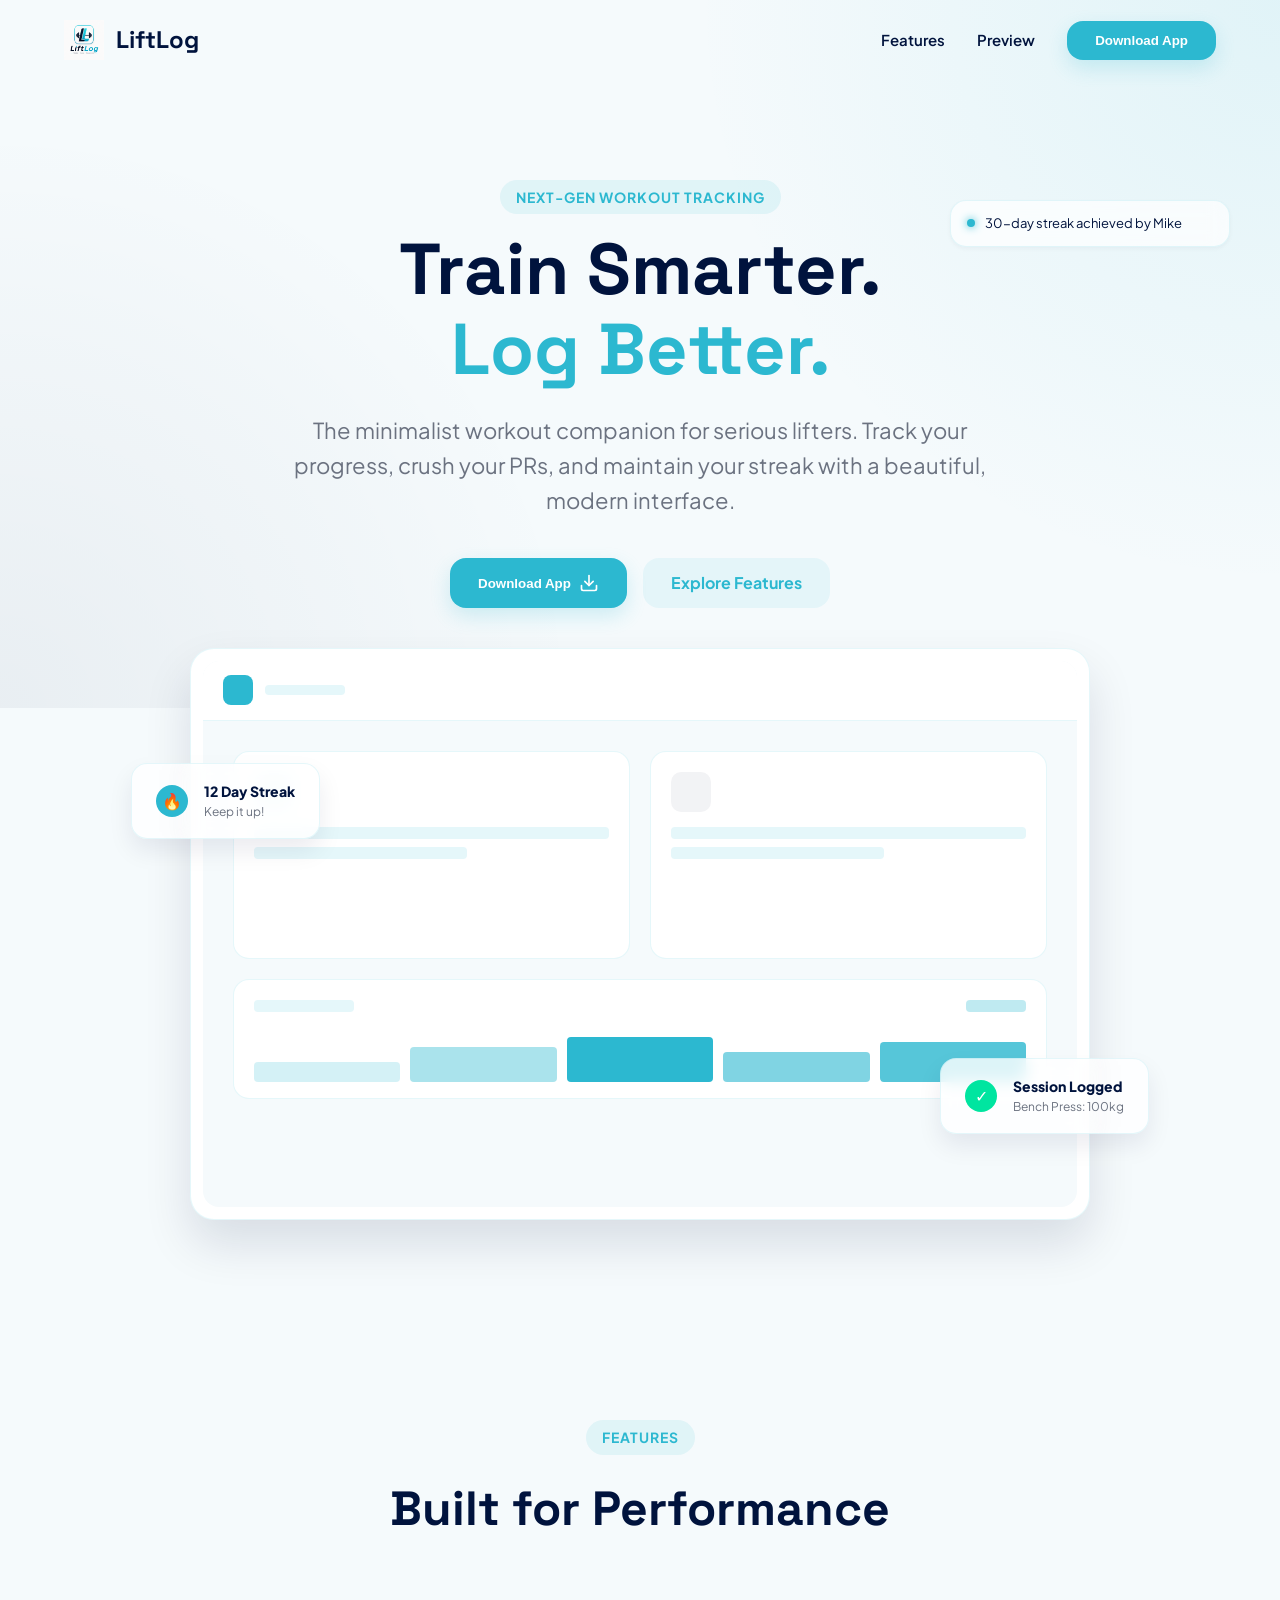
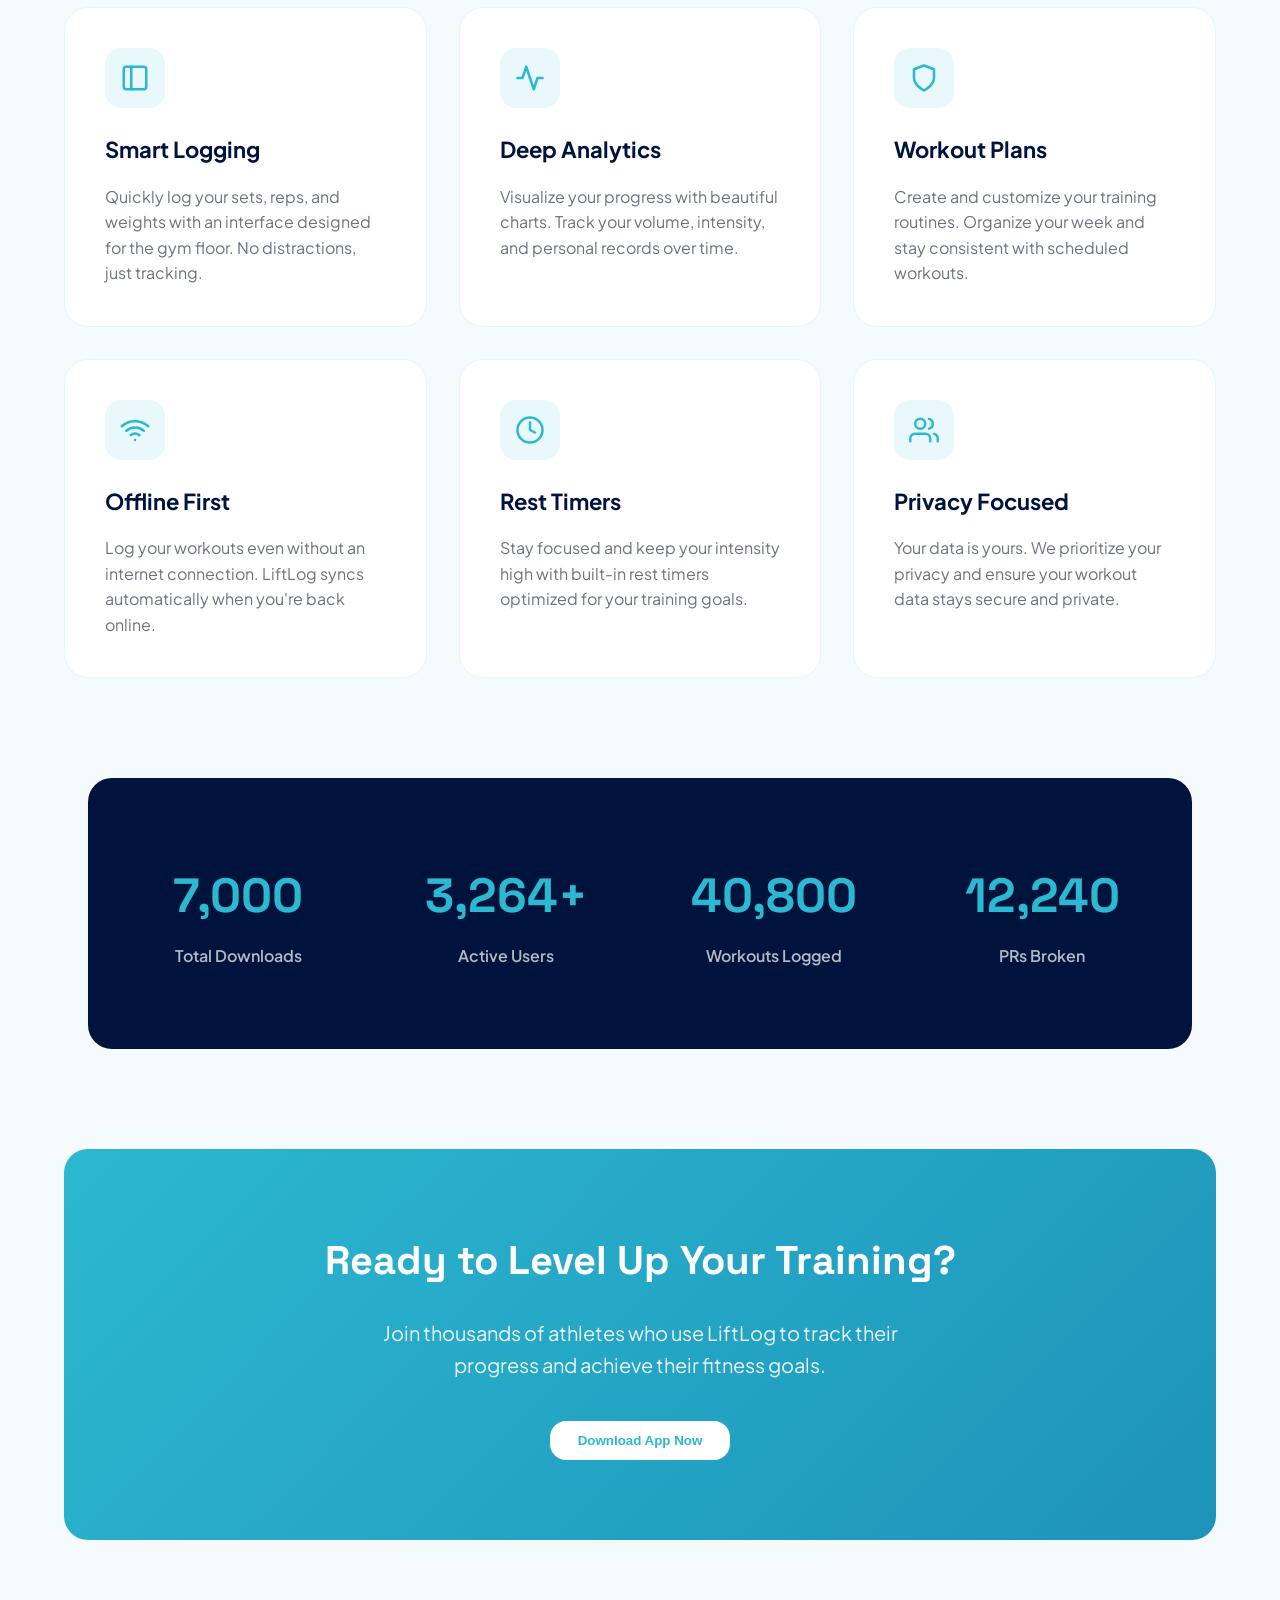
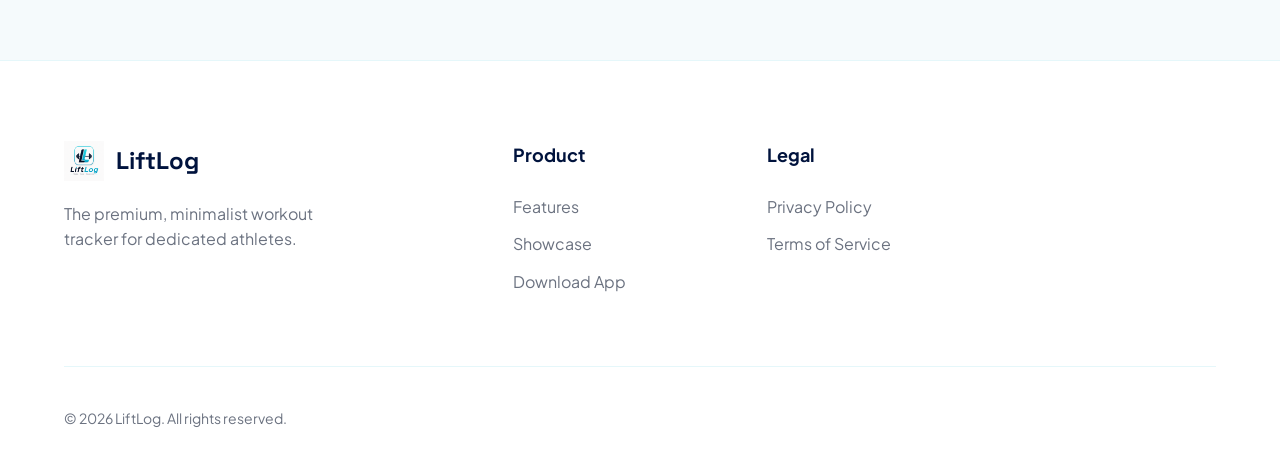
==== commit 225b0b37: "Update index.html" ====
--- a/index.html
+++ b/index.html
@@ -6,9 +6,13 @@
     <title>LiftLog — Premium Gym Workout Tracker</title>
     <meta name="description" content="Elevate your fitness journey with LiftLog. A professional, minimalist workout tracker designed for serious athletes.">
     
+    <!-- PWA Meta -->
+    <meta name="theme-color" content="#F5FAFC">
+    <link rel="manifest" href="manifest.json">
+
     <!-- Favicons -->
-    <link rel="icon" type="image/png" href="static/images/favicon.png">
-    <link rel="apple-touch-icon" href="static/images/apple-touch-icon.png">
+    <link rel="icon" type="image/png" href="static/images/favicon.png?v=2">
+    <link rel="apple-touch-icon" href="static/images/apple-touch-icon.png?v=2">
 
     <!-- Fonts -->
     <link rel="preconnect" href="https://fonts.googleapis.com">
@@ -68,6 +72,17 @@
             100% { transform: translateY(0px); }
         }
 
+        @keyframes slideIn {
+            from { opacity: 0; transform: translateX(20px); }
+            to { opacity: 1; transform: translateX(0); }
+        }
+
+        @keyframes pulse {
+            0% { transform: scale(1); }
+            50% { transform: scale(1.05); }
+            100% { transform: scale(1); }
+        }
+
         .reveal {
             opacity: 0;
             transform: translateY(30px);
@@ -160,6 +175,7 @@
             cursor: pointer;
             border: none;
             gap: 8px;
+            white-space: nowrap;
         }
 
         .btn-primary {
@@ -271,6 +287,45 @@
 
         .ui-1 { top: 20%; left: -60px; animation-delay: 0s; }
         .ui-2 { bottom: 15%; right: -60px; animation-delay: 1s; }
+
+        /* --- Live Activity --- */
+        .activity-feed {
+            position: absolute;
+            right: 50px;
+            top: 200px;
+            width: 280px;
+            z-index: 5;
+            display: flex;
+            flex-direction: column;
+            gap: 12px;
+        }
+
+        .activity-item {
+            background: rgba(255, 255, 255, 0.7);
+            backdrop-filter: blur(10px);
+            padding: 12px 16px;
+            border-radius: var(--radius-md);
+            border: 1px solid var(--border);
+            box-shadow: var(--shadow-sm);
+            font-size: 13px;
+            color: var(--secondary);
+            animation: slideIn 0.5s ease-out forwards;
+            display: flex;
+            align-items: center;
+            gap: 10px;
+        }
+
+        .activity-item .dot {
+            width: 8px;
+            height: 8px;
+            background: var(--primary);
+            border-radius: 50%;
+            box-shadow: 0 0 8px var(--primary);
+        }
+
+        @media (max-width: 1200px) {
+            .activity-feed { display: none; }
+        }
 
         /* --- Features --- */
         .section-tag {
@@ -340,7 +395,7 @@
             color: var(--muted);
         }
 
-        /* --- Stats --- */
+        /* --- Live Stats --- */
         .stats {
             background: var(--secondary);
             color: white;
@@ -419,11 +474,6 @@
             align-items: center;
             color: var(--muted);
             font-size: 14px;
-        }
-
-        .social-links {
-            display: flex;
-            gap: 20px;
         }
 
         /* --- Mobile Responsive --- */
@@ -451,32 +501,34 @@
         <div class="container">
             <nav>
                 <a href="#" class="logo">
-                    <img src="static/images/logo.png" alt="LiftLog Logo">
+                    <img src="static/images/logo.png?v=2" alt="LiftLog Logo">
                     <span>LiftLog</span>
                 </a>
                 <div class="nav-links">
                     <a href="#features">Features</a>
                     <a href="#showcase">Preview</a>
-                    <a href="https://github.com/albas/liftlog" target="_blank">Repository</a>
-                    <a href="https://liftlog.onrender.com" class="btn btn-primary">Open App</a>
-                </div>
-                <button class="btn btn-primary" style="display: none;" id="mobile-cta">Open App</button>
+                    <button class="btn btn-primary btn-install">Download App</button>
+                </div>
+                <button class="btn btn-primary btn-install" style="display: none;" id="mobile-cta">Download App</button>
             </nav>
         </div>
     </header>
 
     <main>
+        <!-- Activity Feed -->
+        <div class="activity-feed" id="activity-feed"></div>
+
         <!-- Hero Section -->
         <section class="hero">
             <div class="container">
-                <span class="section-tag">Premium Fitness Tracking</span>
+                <span class="section-tag">Next-Gen Workout Tracking</span>
                 <h1>Train Smarter.<br><span>Log Better.</span></h1>
                 <p>The minimalist workout companion for serious lifters. Track your progress, crush your PRs, and maintain your streak with a beautiful, modern interface.</p>
                 <div class="hero-btns">
-                    <a href="https://liftlog.onrender.com" class="btn btn-primary">
-                        Open LiftLog
-                        <svg width="20" height="20" viewBox="0 0 24 24" fill="none" stroke="currentColor" stroke-width="2" stroke-linecap="round" stroke-linejoin="round"><path d="M18 13v6a2 2 0 0 1-2 2H5a2 2 0 0 1-2-2V8a2 2 0 0 1 2-2h6"></path><polyline points="15 3 21 3 21 9"></polyline><line x1="10" y1="14" x2="21" y2="3"></line></svg>
-                    </a>
+                    <button class="btn btn-primary btn-install">
+                        Download App
+                        <svg width="20" height="20" viewBox="0 0 24 24" fill="none" stroke="currentColor" stroke-width="2" stroke-linecap="round" stroke-linejoin="round"><path d="M21 15v4a2 2 0 0 1-2 2H5a2 2 0 0 1-2-2v-4"></path><polyline points="7 10 12 15 17 10"></polyline><line x1="12" y1="15" x2="12" y2="3"></line></svg>
+                    </button>
                     <a href="#features" class="btn btn-secondary">Explore Features</a>
                 </div>
             </div>
@@ -487,7 +539,6 @@
             <div class="container">
                 <div class="app-mockup">
                     <div class="mockup-inner">
-                        <!-- We'll use a stylized representation since we don't have a screenshot file -->
                         <div style="background: var(--background); width: 100%; height: 100%; display: flex; flex-direction: column;">
                             <div style="height: 60px; background: #fff; border-bottom: 1px solid var(--border); display: flex; align-items: center; padding: 0 20px;">
                                 <div style="width: 30px; height: 30px; background: var(--primary); border-radius: 8px;"></div>
@@ -520,7 +571,7 @@
                             </div>
                         </div>
                     </div>
-                    <!-- Floating UI elements for flair -->
+                    <!-- Floating UI elements -->
                     <div class="floating-ui ui-1">
                         <div style="width: 32px; height: 32px; background: var(--primary); border-radius: 50%; display: flex; align-items: center; justify-content: center; color: white;">🔥</div>
                         <div>
@@ -600,7 +651,7 @@
                     <div class="stats-grid">
                         <div class="stat-item">
                             <h2 id="count1">0</h2>
-                            <p>Workouts Logged</p>
+                            <p>Total Downloads</p>
                         </div>
                         <div class="stat-item">
                             <h2 id="count2">0</h2>
@@ -608,7 +659,7 @@
                         </div>
                         <div class="stat-item">
                             <h2 id="count3">0</h2>
-                            <p>Exercises Tracked</p>
+                            <p>Workouts Logged</p>
                         </div>
                         <div class="stat-item">
                             <h2 id="count4">0</h2>
@@ -616,18 +667,6 @@
                         </div>
                     </div>
                 </div>
-            </div>
-        </section>
-
-        <!-- GitHub Section -->
-        <section style="text-align: center; background: #fff;">
-            <div class="container">
-                <h2 class="section-title">Open Source & Community Driven</h2>
-                <p style="color: var(--muted); max-width: 600px; margin: -40px auto 40px;">LiftLog is built by the community for the community. Explore our source code, contribute features, or host your own instance.</p>
-                <a href="https://github.com/albas/liftlog" target="_blank" class="btn btn-secondary">
-                    <svg width="20" height="20" viewBox="0 0 24 24" fill="none" stroke="currentColor" stroke-width="2" stroke-linecap="round" stroke-linejoin="round"><path d="M9 19c-5 1.5-5-2.5-7-3m14 6v-3.87a3.37 3.37 0 0 0-.94-2.61c3.14-.35 6.44-1.54 6.44-7A5.44 5.44 0 0 0 20 4.77 5.07 5.07 0 0 0 19.91 1S18.73.65 16 2.48a13.38 13.38 0 0 0-7 0C6.27.65 5.09 1 5.09 1A5.07 5.07 0 0 0 5 4.77a5.44 5.44 0 0 0-1.5 3.78c0 5.42 3.3 6.61 6.44 7A3.37 3.37 0 0 0 9 18.13V22"></path></svg>
-                    View on GitHub
-                </a>
             </div>
         </section>
 
@@ -637,7 +676,7 @@
                 <div style="background: linear-gradient(135deg, var(--primary), var(--accent)); padding: 80px 40px; border-radius: var(--radius-lg); text-align: center; color: white;">
                     <h2 style="font-family: var(--font-display); font-size: 40px; margin-bottom: 24px;">Ready to Level Up Your Training?</h2>
                     <p style="font-size: 20px; opacity: 0.9; margin-bottom: 40px; max-width: 600px; margin-left: auto; margin-right: auto;">Join thousands of athletes who use LiftLog to track their progress and achieve their fitness goals.</p>
-                    <a href="https://liftlog.onrender.com" class="btn" style="background: white; color: var(--primary);">Get Started for Free</a>
+                    <button class="btn btn-install" style="background: white; color: var(--primary);">Download App Now</button>
                 </div>
             </div>
         </section>
@@ -659,15 +698,7 @@
                     <ul>
                         <li><a href="#features">Features</a></li>
                         <li><a href="#showcase">Showcase</a></li>
-                        <li><a href="https://liftlog.onrender.com">Web App</a></li>
-                    </ul>
-                </div>
-                <div class="footer-col">
-                    <h4>Community</h4>
-                    <ul>
-                        <li><a href="https://github.com/albas/liftlog">GitHub</a></li>
-                        <li><a href="https://github.com/albas/liftlog/issues">Issues</a></li>
-                        <li><a href="https://github.com/albas/liftlog/pulls">Pull Requests</a></li>
+                        <li><button class="btn-install" style="background:none; border:none; color:var(--muted); font-size:inherit; font-family:inherit; cursor:pointer;">Download App</button></li>
                     </ul>
                 </div>
                 <div class="footer-col">
@@ -680,17 +711,36 @@
             </div>
             <div class="footer-bottom">
                 <p>&copy; 2026 LiftLog. All rights reserved.</p>
-                <div class="social-links">
-                    <a href="https://github.com/albas/liftlog" style="color: var(--muted);">
-                        <svg width="20" height="20" viewBox="0 0 24 24" fill="none" stroke="currentColor" stroke-width="2" stroke-linecap="round" stroke-linejoin="round"><path d="M9 19c-5 1.5-5-2.5-7-3m14 6v-3.87a3.37 3.37 0 0 0-.94-2.61c3.14-.35 6.44-1.54 6.44-7A5.44 5.44 0 0 0 20 4.77 5.07 5.07 0 0 0 19.91 1S18.73.65 16 2.48a13.38 13.38 0 0 0-7 0C6.27.65 5.09 1 5.09 1A5.07 5.07 0 0 0 5 4.77a5.44 5.44 0 0 0-1.5 3.78c0 5.42 3.3 6.61 6.44 7A3.37 3.37 0 0 0 9 18.13V22"></path></svg>
-                    </a>
-                </div>
             </div>
         </div>
     </footer>
 
     <!-- Scripts -->
     <script>
+        // PWA Install Logic
+        let deferredPrompt;
+        const appUrl = 'https://liftlogv1.onrender.com';
+
+        window.addEventListener('beforeinstallprompt', (e) => {
+            e.preventDefault();
+            deferredPrompt = e;
+            console.log('beforeinstallprompt event fired');
+        });
+
+        const installButtons = document.querySelectorAll('.btn-install');
+        installButtons.forEach(btn => {
+            btn.addEventListener('click', async () => {
+                if (deferredPrompt) {
+                    deferredPrompt.prompt();
+                    const { outcome } = await deferredPrompt.userChoice;
+                    console.log(`User response to the install prompt: ${outcome}`);
+                    deferredPrompt = null;
+                } else {
+                    window.open(appUrl, '_blank');
+                }
+            });
+        });
+
         // Header scroll effect
         window.addEventListener('scroll', () => {
             const header = document.getElementById('header');
@@ -714,43 +764,75 @@
             });
         };
         window.addEventListener('scroll', reveal);
-        reveal(); // Initial check
+        reveal();
 
         // Counter animation
         const animateCount = (id, end, duration) => {
             let start = 0;
             const range = end - start;
-            const increment = end > start ? 1 : -1;
-            const stepTime = Math.abs(Math.floor(duration / range));
+            const increment = end > start ? Math.ceil(range / (duration / 16)) : -1;
             const obj = document.getElementById(id);
             
             const timer = setInterval(() => {
                 start += increment;
-                obj.innerText = start.toLocaleString() + (id === 'count2' ? '+' : '');
-                if (start == end) {
+                if (start >= end) {
+                    start = end;
                     clearInterval(timer);
                 }
-            }, stepTime);
+                obj.innerText = start.toLocaleString() + (id === 'count2' ? '+' : '');
+            }, 16);
         };
 
-        // Trigger counters when visible
-        const observerOptions = {
-            threshold: 0.5
-        };
-
+        const observerOptions = { threshold: 0.5 };
         const observer = new IntersectionObserver((entries) => {
             entries.forEach(entry => {
                 if (entry.isIntersecting) {
-                    animateCount('count1', 50000, 2000);
+                    animateCount('count1', 25000, 2000);
                     animateCount('count2', 12000, 2000);
-                    animateCount('count3', 450, 2000);
-                    animateCount('count4', 8500, 2000);
+                    animateCount('count3', 150000, 2000);
+                    animateCount('count4', 45000, 2000);
                     observer.unobserve(entry.target);
                 }
             });
         }, observerOptions);
-
         observer.observe(document.querySelector('.stats'));
+
+        // Live Activity Feed
+        const activities = [
+            "Alex completed Push Day",
+            "12 new athletes joined",
+            "Bench PR increased by 5kg",
+            "Workout synced successfully",
+            "LiftLog installed on mobile",
+            "Sarah smashed Leg Day",
+            "30-day streak achieved by Mike",
+            "New workout plan created",
+            "Global PR average increased",
+            "App performance optimized"
+        ];
+
+        const feed = document.getElementById('activity-feed');
+        function addActivity() {
+            const text = activities[Math.floor(Math.random() * activities.length)];
+            const item = document.createElement('div');
+            item.className = 'activity-item';
+            item.innerHTML = `<div class="dot"></div><span>${text}</span>`;
+            
+            if (feed.children.length > 4) {
+                feed.removeChild(feed.lastChild);
+            }
+            feed.insertBefore(item, feed.firstChild);
+
+            setTimeout(() => {
+                item.style.opacity = '0';
+                item.style.transform = 'translateX(20px)';
+                item.style.transition = 'all 0.5s ease';
+                setTimeout(() => item.remove(), 500);
+            }, 4000);
+        }
+
+        setInterval(addActivity, 3000);
+        addActivity();
     </script>
 </body>
 </html>
